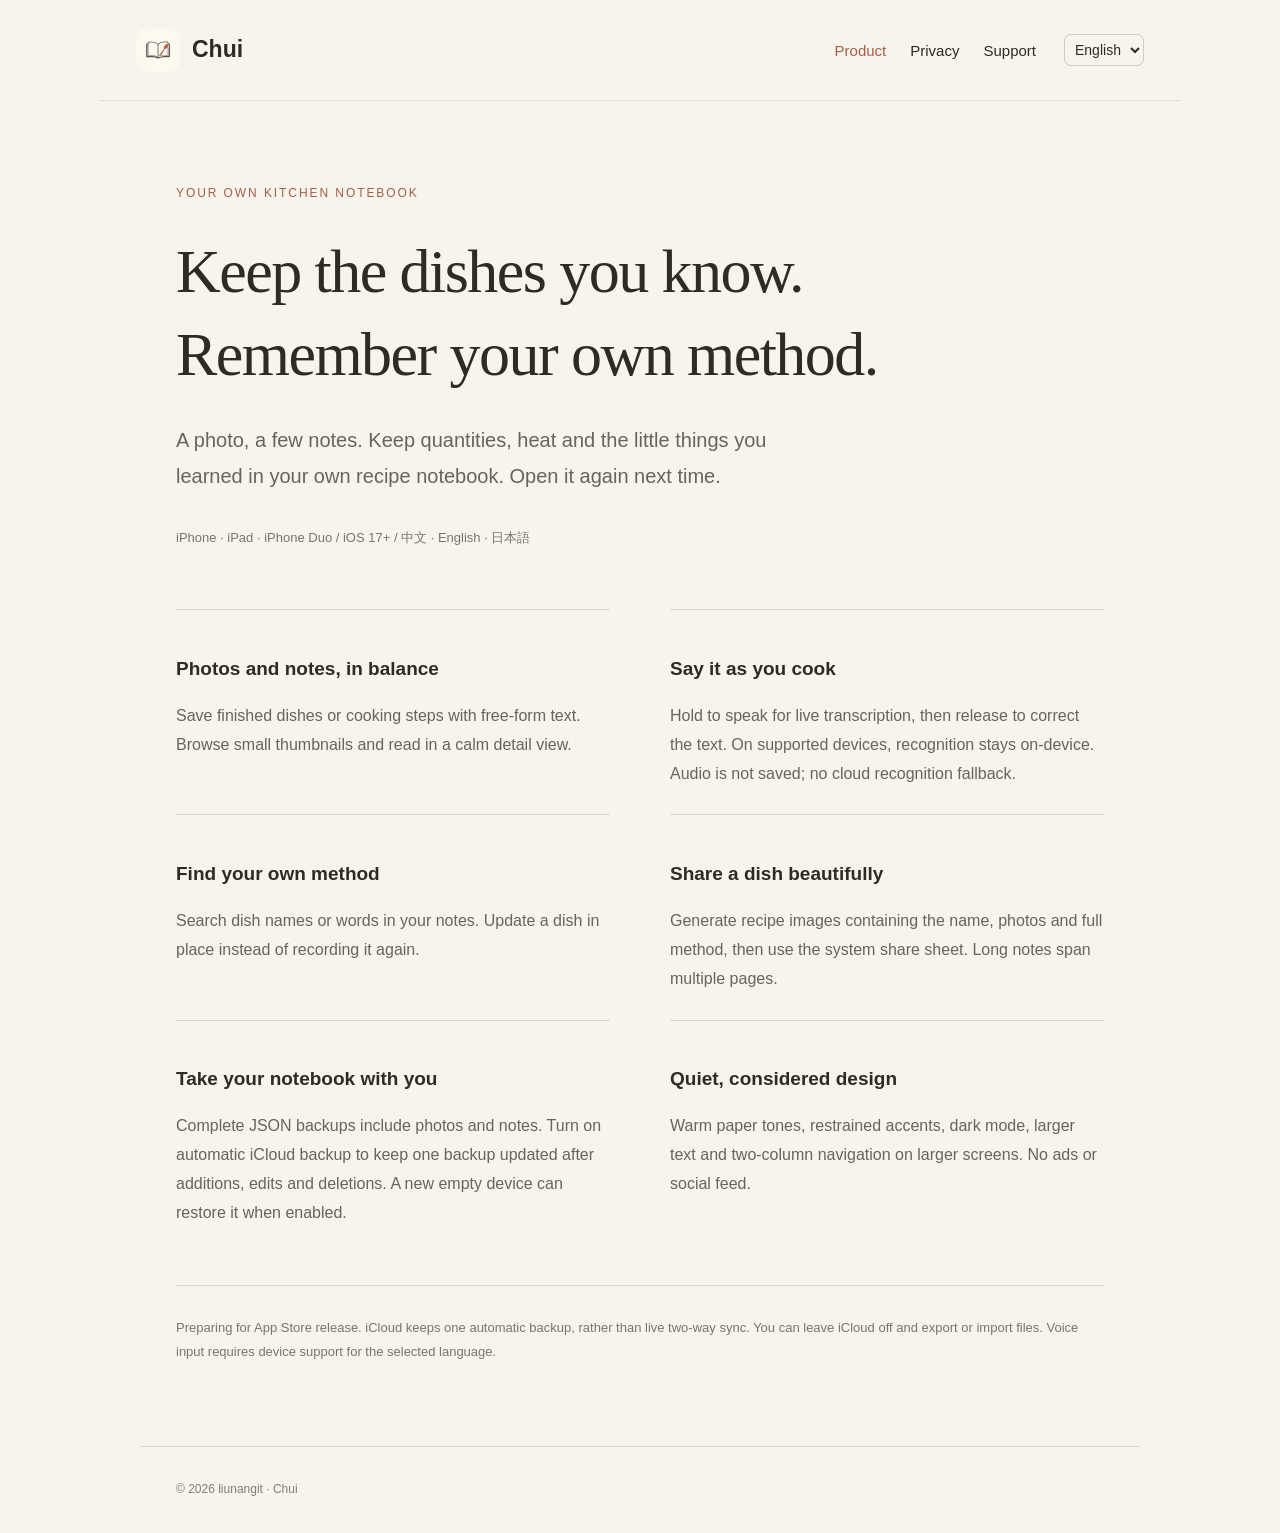
==== index.html @ 54a60adb "Document single automatic iCloud backup and individual deletion" ====
<!doctype html><html lang="zh-Hans"><head><meta charset="UTF-8"><meta name="viewport" content="width=device-width, initial-scale=1"><meta name="description" content="炊记 — 记录自己的菜品与做法。产品介绍、隐私政策与技术支持。"><title>记下拿手菜， 留住自己的做法。 · 炊记</title><link rel="icon" href="assets/icon.png"><link rel="stylesheet" href="assets/style.css"></head><body data-page="index"><header><a class="brand" href="index.html"><img src="assets/icon.png" width="44" height="44" alt=""><span id="brand">炊记</span></a><nav aria-label="页面导航"><a href="index.html">产品</a><a href="privacy.html">隐私</a><a href="support.html">支持</a></nav><select aria-label="语言 / Language / 言語"><option value="zh">中文</option><option value="en">English</option><option value="ja">日本語</option></select></header><main><div class="intro"><p class="eyebrow">一本自己的厨房笔记</p><h1>记下拿手菜，<br>留住自己的做法。</h1><p class="lead">一张照片，几行笔记。用量、火候和摸索出来的小心得，都留在自己的菜谱里。下次想做，再翻开。</p><p class="meta">iPhone · iPad · iPhone Duo / iOS 17+ / 中文 · English · 日本語</p></div><section class="content"><article><h2>照片与文字，恰到好处</h2><p>记录成品或过程照片，把配料、步骤和心得写在一处。主页用小图浏览，详情安静地阅读。</p></article><article><h2>想到就说出来</h2><p>按住说话时实时转文字，松开后直接校正。设备支持时仅使用本机识别，不保存录音，不切换到云端识别。</p></article><article><h2>自己的做法，随时找回</h2><p>搜索菜名或做法中的关键词，快速找回笔记。编辑同一道菜，不必重复记录。</p></article><article><h2>让一道菜被看见</h2><p>将菜名、照片与完整做法排成菜谱图片，再通过系统分享面板分享。长文会自动分页。</p></article><article><h2>换设备，也带上菜谱</h2><p>完整 JSON 保存照片和文字。开启 iCloud 自动备份后，新增、编辑、删除都会更新同一份备份，新空设备开启后可恢复自己的菜谱。</p></article><article><h2>简洁，有自己的分寸</h2><p>暖纸色、克制的陶土色和清晰的阅读层次。支持深色、大字体和大屏双栏，不添加广告或社交流。</p></article></section><p class="note">目前正在准备 App Store 上架。iCloud 为单份自动备份，并非双向实时同步；也可关闭 iCloud，自行导出和导入。本机语音需设备支持对应语言。</p></main><footer>© 2026 liunangit · 炊记</footer><script src="assets/site.js"></script></body></html>
---- assets/style.css ----
*{box-sizing:border-box}body{margin:0;background:#f7f4ed;color:#2c2b25;font:17px/1.8 -apple-system,BlinkMacSystemFont,"Segoe UI",sans-serif}header{max-width:1080px;margin:auto;padding:28px 36px;display:flex;align-items:center;gap:28px;border-bottom:1px solid #e2dbcf}a{color:inherit;text-decoration:none}a:hover{text-decoration:underline}a:focus-visible,select:focus-visible{outline:2px solid #a65f46;outline-offset:5px}.brand{display:flex;align-items:center;gap:12px;font-size:23px;font-weight:600;margin-right:auto}.brand img{border-radius:12px}nav{display:flex;gap:24px;font-size:15px}nav a[aria-current]{color:#a65f46}select{font:inherit;font-size:14px;border:1px solid #d4cbbb;background:transparent;border-radius:7px;padding:6px;color:inherit}main{max-width:1000px;padding:70px 36px;margin:auto}.intro{max-width:740px}.eyebrow{color:#a65f46;letter-spacing:.16em;font-size:12px}h1{font-family:ui-serif,Georgia,"Songti SC",serif;white-space:pre-line;font-size:clamp(34px,5vw,62px);line-height:1.35;font-weight:500;letter-spacing:-.025em;margin:25px 0}.lead{color:#66645b;max-width:650px;font-size:20px}.meta{font-size:13px;color:#77756d;margin-top:32px}.content{display:grid;grid-template-columns:1fr 1fr;gap:0 60px;margin-top:60px}article{padding:26px 0;border-top:1px solid #dfd8ca}h2{font-size:19px;font-weight:600}article p{color:#66645b;font-size:16px;margin:0}.note{font-size:13px;color:#77756d;border-top:1px solid #dfd8ca;padding-top:30px;margin-top:32px}.button{display:inline-block;border:1px solid #a65f46;color:#a65f46;padding:10px 20px;border-radius:8px;margin:30px 0}footer{max-width:1000px;padding:32px 36px;margin:auto;font-size:12px;color:#827e74;border-top:1px solid #dfd8ca}body:not([data-page=index]) .content{display:block;max-width:740px}body:not([data-page=index]) h1{font-size:44px}@media(max-width:600px){header{padding:20px;gap:14px;flex-wrap:wrap}.brand{font-size:21px}nav{order:3;width:100%;gap:30px}.content{grid-template-columns:1fr;gap:0}main{padding:42px 24px}.lead{font-size:18px}footer{padding:24px}h1{font-size:38px}}
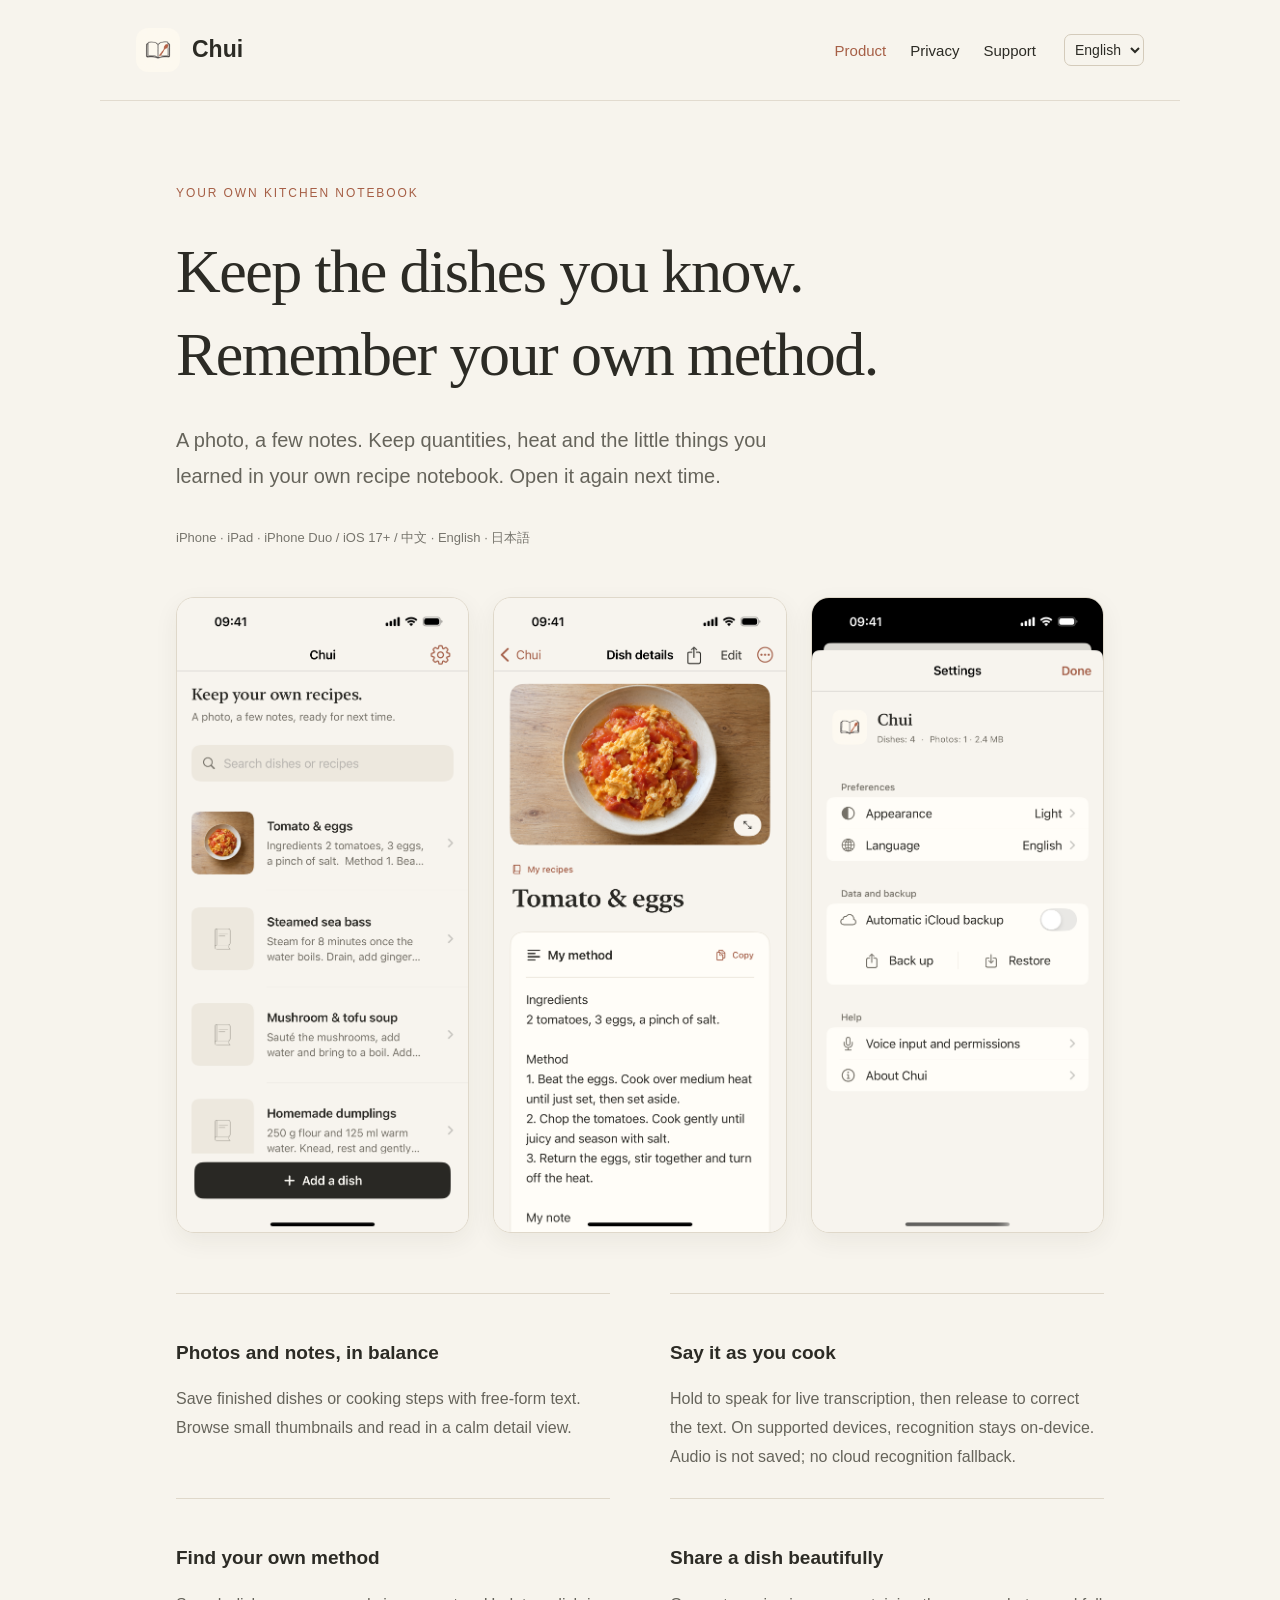
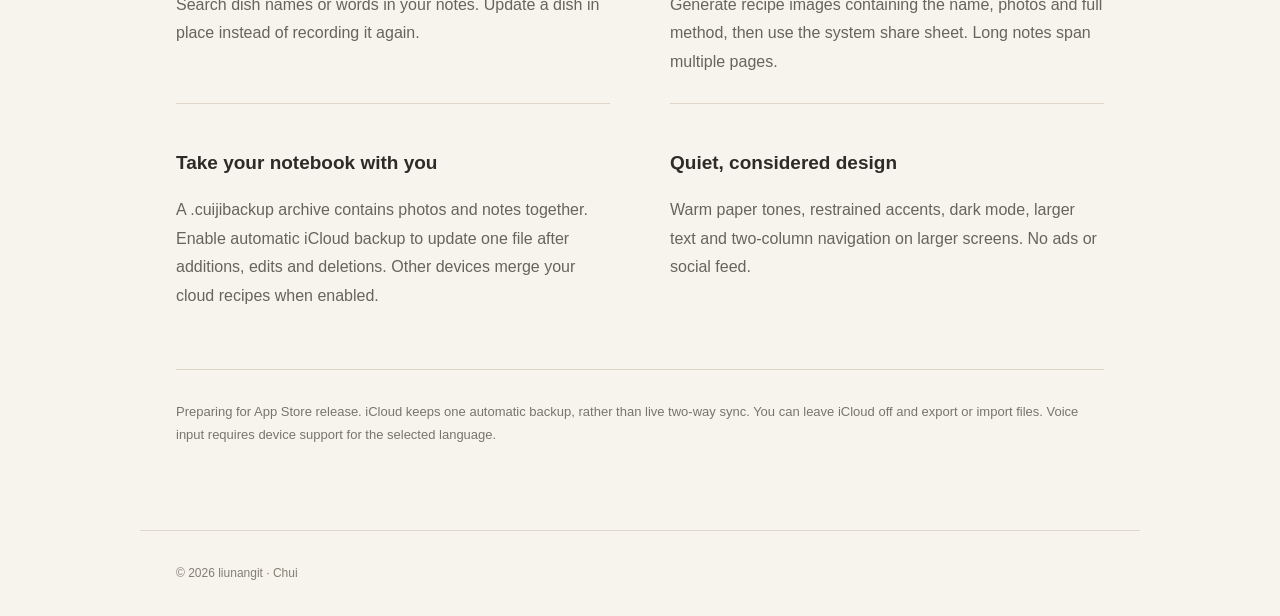
==== commit 3e5b64bc: "docs: refresh store screenshots and backup support for 1.0.0" ====
--- a/index.html
+++ b/index.html
@@ -1 +1 @@
-<!doctype html><html lang="zh-Hans"><head><meta charset="UTF-8"><meta name="viewport" content="width=device-width, initial-scale=1"><meta name="description" content="炊记 — 记录自己的菜品与做法。产品介绍、隐私政策与技术支持。"><title>记下拿手菜， 留住自己的做法。 · 炊记</title><link rel="icon" href="assets/icon.png"><link rel="stylesheet" href="assets/style.css"></head><body data-page="index"><header><a class="brand" href="index.html"><img src="assets/icon.png" width="44" height="44" alt=""><span id="brand">炊记</span></a><nav aria-label="页面导航"><a href="index.html">产品</a><a href="privacy.html">隐私</a><a href="support.html">支持</a></nav><select aria-label="语言 / Language / 言語"><option value="zh">中文</option><option value="en">English</option><option value="ja">日本語</option></select></header><main><div class="intro"><p class="eyebrow">一本自己的厨房笔记</p><h1>记下拿手菜，<br>留住自己的做法。</h1><p class="lead">一张照片，几行笔记。用量、火候和摸索出来的小心得，都留在自己的菜谱里。下次想做，再翻开。</p><p class="meta">iPhone · iPad · iPhone Duo / iOS 17+ / 中文 · English · 日本語</p></div><section class="content"><article><h2>照片与文字，恰到好处</h2><p>记录成品或过程照片，把配料、步骤和心得写在一处。主页用小图浏览，详情安静地阅读。</p></article><article><h2>想到就说出来</h2><p>按住说话时实时转文字，松开后直接校正。设备支持时仅使用本机识别，不保存录音，不切换到云端识别。</p></article><article><h2>自己的做法，随时找回</h2><p>搜索菜名或做法中的关键词，快速找回笔记。编辑同一道菜，不必重复记录。</p></article><article><h2>让一道菜被看见</h2><p>将菜名、照片与完整做法排成菜谱图片，再通过系统分享面板分享。长文会自动分页。</p></article><article><h2>换设备，也带上菜谱</h2><p>完整 JSON 保存照片和文字。开启 iCloud 自动备份后，新增、编辑、删除都会更新同一份备份，新空设备开启后可恢复自己的菜谱。</p></article><article><h2>简洁，有自己的分寸</h2><p>暖纸色、克制的陶土色和清晰的阅读层次。支持深色、大字体和大屏双栏，不添加广告或社交流。</p></article></section><p class="note">目前正在准备 App Store 上架。iCloud 为单份自动备份，并非双向实时同步；也可关闭 iCloud，自行导出和导入。本机语音需设备支持对应语言。</p></main><footer>© 2026 liunangit · 炊记</footer><script src="assets/site.js"></script></body></html>+<!doctype html><html lang="zh-Hans"><head><meta charset="UTF-8"><meta name="viewport" content="width=device-width, initial-scale=1"><meta name="description" content="炊记 — 记录自己的菜品与做法。产品介绍、隐私政策与技术支持。"><title>记下拿手菜， 留住自己的做法。 · 炊记</title><link rel="icon" href="assets/icon.png"><link rel="stylesheet" href="assets/style.css"></head><body data-page="index"><header><a class="brand" href="index.html"><img src="assets/icon.png" width="44" height="44" alt=""><span id="brand">炊记</span></a><nav aria-label="页面导航"><a href="index.html">产品</a><a href="privacy.html">隐私</a><a href="support.html">支持</a></nav><select aria-label="语言 / Language / 言語"><option value="zh">中文</option><option value="en">English</option><option value="ja">日本語</option></select></header><main><div class="intro"><p class="eyebrow">一本自己的厨房笔记</p><h1>记下拿手菜，<br>留住自己的做法。</h1><p class="lead">一张照片，几行笔记。用量、火候和摸索出来的小心得，都留在自己的菜谱里。下次想做，再翻开。</p><p class="meta">iPhone · iPad · iPhone Duo / iOS 17+ / 中文 · English · 日本語</p></div><section class="screenshots" aria-label="App 界面"><img loading="lazy" width="1206" height="2622" src="assets/screenshots/zh-home.png" alt="菜谱首页"><img loading="lazy" width="1206" height="2622" src="assets/screenshots/zh-recipe.png" alt="一道菜的做法"><img loading="lazy" width="1206" height="2622" src="assets/screenshots/zh-settings.png" alt="简洁的设置与备份"></section><section class="content"><article><h2>照片与文字，恰到好处</h2><p>记录成品或过程照片，把配料、步骤和心得写在一处。主页用小图浏览，详情安静地阅读。</p></article><article><h2>想到就说出来</h2><p>按住说话时实时转文字，松开后直接校正。设备支持时仅使用本机识别，不保存录音，不切换到云端识别。</p></article><article><h2>自己的做法，随时找回</h2><p>搜索菜名或做法中的关键词，快速找回笔记。编辑同一道菜，不必重复记录。</p></article><article><h2>让一道菜被看见</h2><p>将菜名、照片与完整做法排成菜谱图片，再通过系统分享面板分享。长文会自动分页。</p></article><article><h2>换设备，也带上菜谱</h2><p>.cuijibackup 备份把照片与文字一起打包。开启 iCloud 自动备份后，新增、编辑、删除都会更新同一份备份，其他设备开启后自动合并自己的菜谱。</p></article><article><h2>简洁，有自己的分寸</h2><p>暖纸色、克制的陶土色和清晰的阅读层次。支持深色、大字体和大屏双栏，不添加广告或社交流。</p></article></section><p class="note">目前正在准备 App Store 上架。iCloud 为单份自动备份，并非双向实时同步；也可关闭 iCloud，自行导出和导入。本机语音需设备支持对应语言。</p></main><footer>© 2026 liunangit · 炊记</footer><script src="assets/site.js"></script></body></html>
--- a/assets/style.css
+++ b/assets/style.css
@@ -1 +1,2 @@
-*{box-sizing:border-box}body{margin:0;background:#f7f4ed;color:#2c2b25;font:17px/1.8 -apple-system,BlinkMacSystemFont,"Segoe UI",sans-serif}header{max-width:1080px;margin:auto;padding:28px 36px;display:flex;align-items:center;gap:28px;border-bottom:1px solid #e2dbcf}a{color:inherit;text-decoration:none}a:hover{text-decoration:underline}a:focus-visible,select:focus-visible{outline:2px solid #a65f46;outline-offset:5px}.brand{display:flex;align-items:center;gap:12px;font-size:23px;font-weight:600;margin-right:auto}.brand img{border-radius:12px}nav{display:flex;gap:24px;font-size:15px}nav a[aria-current]{color:#a65f46}select{font:inherit;font-size:14px;border:1px solid #d4cbbb;background:transparent;border-radius:7px;padding:6px;color:inherit}main{max-width:1000px;padding:70px 36px;margin:auto}.intro{max-width:740px}.eyebrow{color:#a65f46;letter-spacing:.16em;font-size:12px}h1{font-family:ui-serif,Georgia,"Songti SC",serif;white-space:pre-line;font-size:clamp(34px,5vw,62px);line-height:1.35;font-weight:500;letter-spacing:-.025em;margin:25px 0}.lead{color:#66645b;max-width:650px;font-size:20px}.meta{font-size:13px;color:#77756d;margin-top:32px}.content{display:grid;grid-template-columns:1fr 1fr;gap:0 60px;margin-top:60px}article{padding:26px 0;border-top:1px solid #dfd8ca}h2{font-size:19px;font-weight:600}article p{color:#66645b;font-size:16px;margin:0}.note{font-size:13px;color:#77756d;border-top:1px solid #dfd8ca;padding-top:30px;margin-top:32px}.button{display:inline-block;border:1px solid #a65f46;color:#a65f46;padding:10px 20px;border-radius:8px;margin:30px 0}footer{max-width:1000px;padding:32px 36px;margin:auto;font-size:12px;color:#827e74;border-top:1px solid #dfd8ca}body:not([data-page=index]) .content{display:block;max-width:740px}body:not([data-page=index]) h1{font-size:44px}@media(max-width:600px){header{padding:20px;gap:14px;flex-wrap:wrap}.brand{font-size:21px}nav{order:3;width:100%;gap:30px}.content{grid-template-columns:1fr;gap:0}main{padding:42px 24px}.lead{font-size:18px}footer{padding:24px}h1{font-size:38px}}+*{box-sizing:border-box}body{margin:0;background:#f7f4ed;color:#2c2b25;font:17px/1.8 -apple-system,BlinkMacSystemFont,"Segoe UI",sans-serif}header{max-width:1080px;margin:auto;padding:28px 36px;display:flex;align-items:center;gap:28px;border-bottom:1px solid #e2dbcf}a{color:inherit;text-decoration:none}a:hover{text-decoration:underline}a:focus-visible,select:focus-visible{outline:2px solid #a65f46;outline-offset:5px}.brand{display:flex;align-items:center;gap:12px;font-size:23px;font-weight:600;margin-right:auto}.brand img{border-radius:12px}nav{display:flex;gap:24px;font-size:15px}nav a[aria-current]{color:#a65f46}select{font:inherit;font-size:14px;border:1px solid #d4cbbb;background:transparent;border-radius:7px;padding:6px;color:inherit}main{max-width:1000px;padding:70px 36px;margin:auto}.intro{max-width:740px}.eyebrow{color:#a65f46;letter-spacing:.16em;font-size:12px}h1{font-family:ui-serif,Georgia,"Songti SC",serif;white-space:pre-line;font-size:clamp(34px,5vw,62px);line-height:1.35;font-weight:500;letter-spacing:-.025em;margin:25px 0}.lead{color:#66645b;max-width:650px;font-size:20px}.meta{font-size:13px;color:#77756d;margin-top:32px}.content{display:grid;grid-template-columns:1fr 1fr;gap:0 60px;margin-top:60px}article{padding:26px 0;border-top:1px solid #dfd8ca}h2{font-size:19px;font-weight:600}article p{color:#66645b;font-size:16px;margin:0}.note{font-size:13px;color:#77756d;border-top:1px solid #dfd8ca;padding-top:30px;margin-top:32px}.button{display:inline-block;border:1px solid #a65f46;color:#a65f46;padding:10px 20px;border-radius:8px;margin:30px 0}footer{max-width:1000px;padding:32px 36px;margin:auto;font-size:12px;color:#827e74;border-top:1px solid #dfd8ca}body:not([data-page=index]) .content{display:block;max-width:740px}body:not([data-page=index]) h1{font-size:44px}@media(max-width:600px){header{padding:20px;gap:14px;flex-wrap:wrap}.brand{font-size:21px}nav{order:3;width:100%;gap:30px}.content{grid-template-columns:1fr;gap:0}main{padding:42px 24px}.lead{font-size:18px}footer{padding:24px}h1{font-size:38px}}
+.screenshots{display:grid;grid-template-columns:repeat(3,minmax(0,1fr));gap:24px;margin:48px 0 0}.screenshots img{width:100%;height:auto;border-radius:18px;border:1px solid #dfd8ca;box-shadow:0 8px 24px #2c2b2510}@media(max-width:600px){.screenshots{gap:12px;overflow-x:auto;grid-template-columns:repeat(3,180px);padding-bottom:12px}.screenshots img{border-radius:12px}}
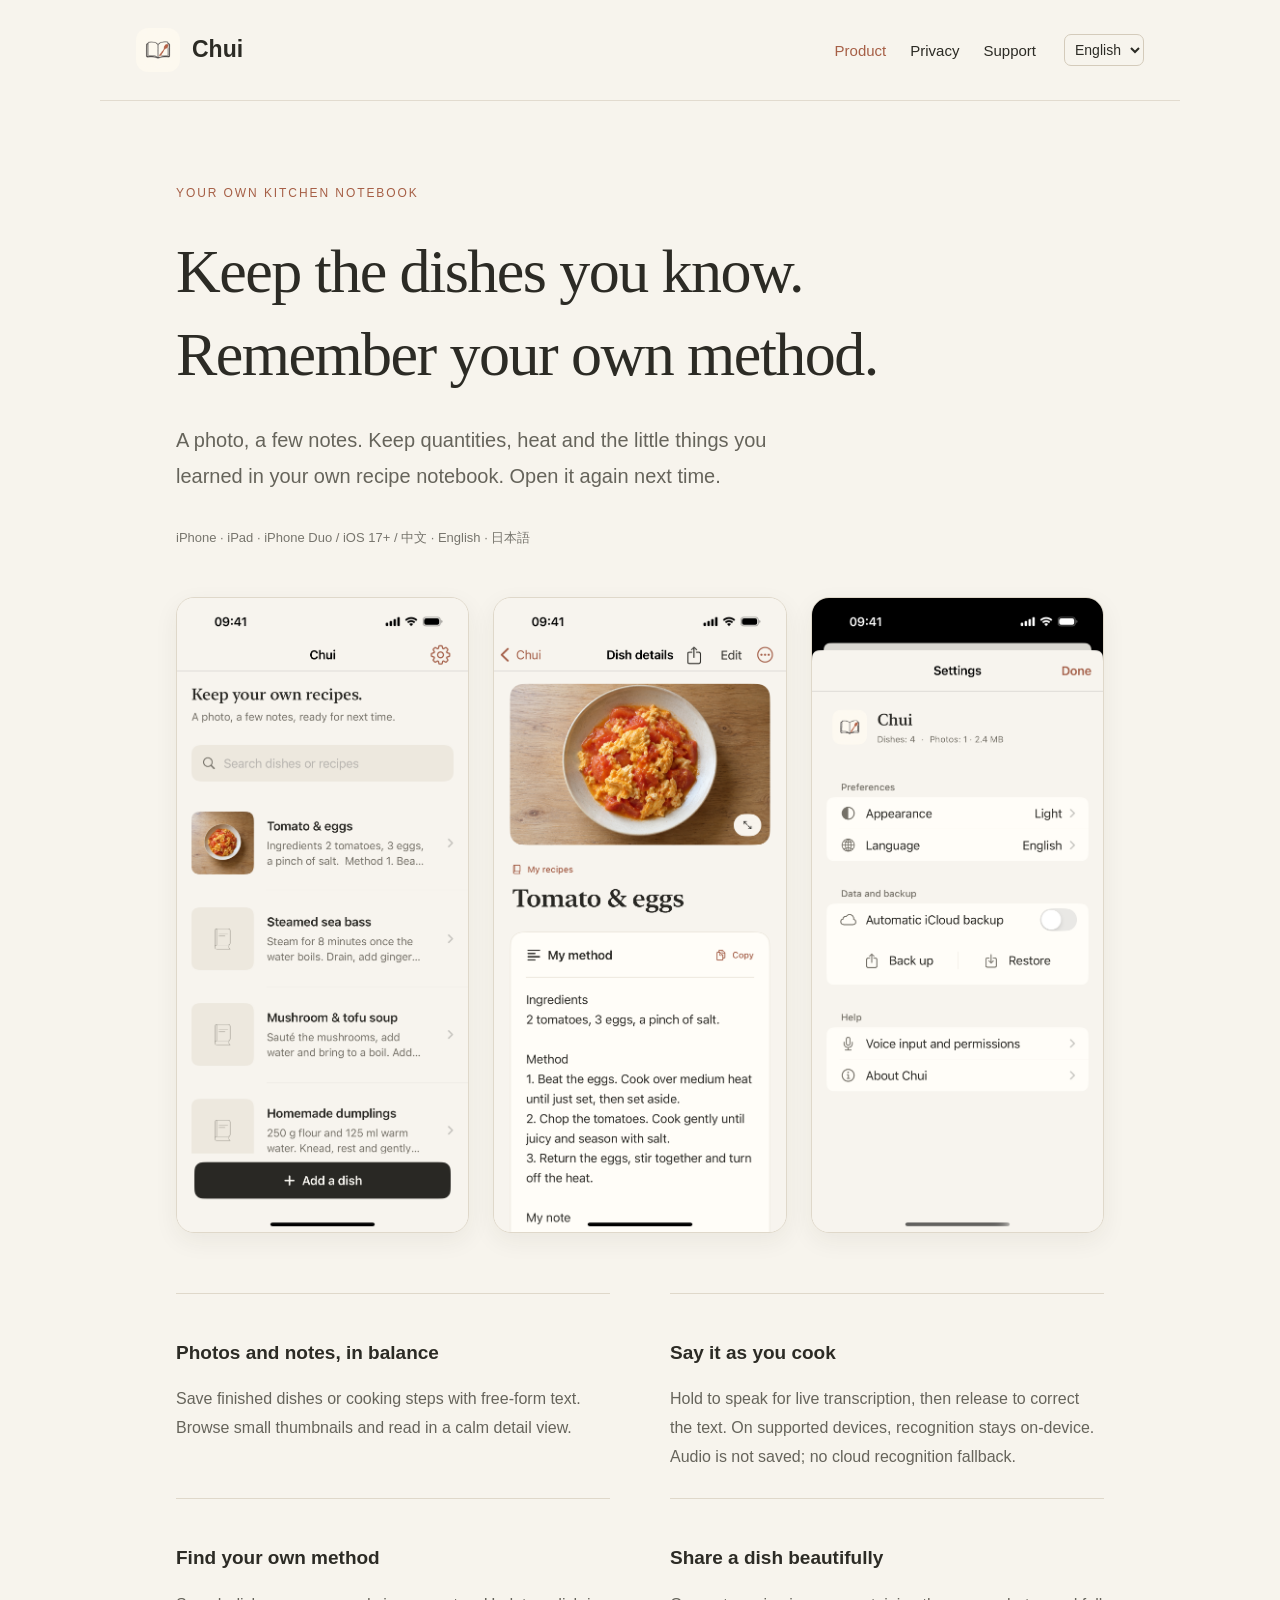
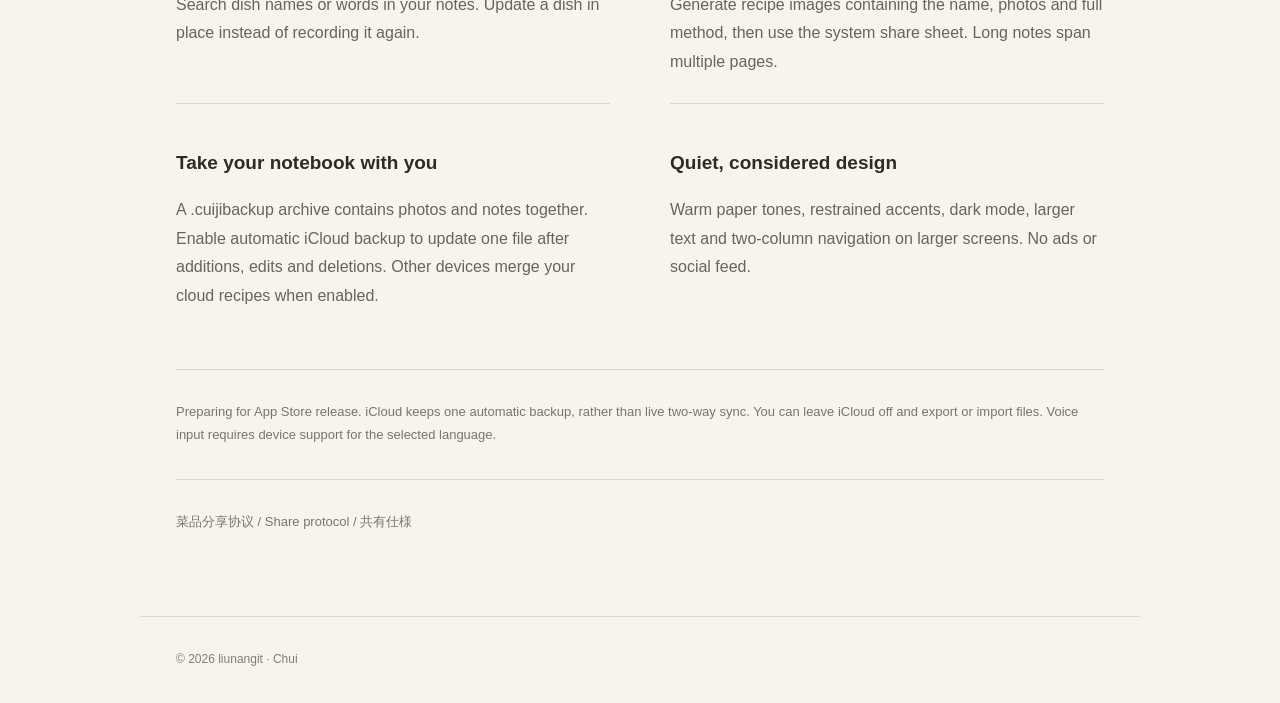
==== commit 70dca484: "docs: publish dish share protocol and incoming share privacy details" ====
--- a/index.html
+++ b/index.html
@@ -1 +1 @@
-<!doctype html><html lang="zh-Hans"><head><meta charset="UTF-8"><meta name="viewport" content="width=device-width, initial-scale=1"><meta name="description" content="炊记 — 记录自己的菜品与做法。产品介绍、隐私政策与技术支持。"><title>记下拿手菜， 留住自己的做法。 · 炊记</title><link rel="icon" href="assets/icon.png"><link rel="stylesheet" href="assets/style.css"></head><body data-page="index"><header><a class="brand" href="index.html"><img src="assets/icon.png" width="44" height="44" alt=""><span id="brand">炊记</span></a><nav aria-label="页面导航"><a href="index.html">产品</a><a href="privacy.html">隐私</a><a href="support.html">支持</a></nav><select aria-label="语言 / Language / 言語"><option value="zh">中文</option><option value="en">English</option><option value="ja">日本語</option></select></header><main><div class="intro"><p class="eyebrow">一本自己的厨房笔记</p><h1>记下拿手菜，<br>留住自己的做法。</h1><p class="lead">一张照片，几行笔记。用量、火候和摸索出来的小心得，都留在自己的菜谱里。下次想做，再翻开。</p><p class="meta">iPhone · iPad · iPhone Duo / iOS 17+ / 中文 · English · 日本語</p></div><section class="screenshots" aria-label="App 界面"><img loading="lazy" width="1206" height="2622" src="assets/screenshots/zh-home.png" alt="菜谱首页"><img loading="lazy" width="1206" height="2622" src="assets/screenshots/zh-recipe.png" alt="一道菜的做法"><img loading="lazy" width="1206" height="2622" src="assets/screenshots/zh-settings.png" alt="简洁的设置与备份"></section><section class="content"><article><h2>照片与文字，恰到好处</h2><p>记录成品或过程照片，把配料、步骤和心得写在一处。主页用小图浏览，详情安静地阅读。</p></article><article><h2>想到就说出来</h2><p>按住说话时实时转文字，松开后直接校正。设备支持时仅使用本机识别，不保存录音，不切换到云端识别。</p></article><article><h2>自己的做法，随时找回</h2><p>搜索菜名或做法中的关键词，快速找回笔记。编辑同一道菜，不必重复记录。</p></article><article><h2>让一道菜被看见</h2><p>将菜名、照片与完整做法排成菜谱图片，再通过系统分享面板分享。长文会自动分页。</p></article><article><h2>换设备，也带上菜谱</h2><p>.cuijibackup 备份把照片与文字一起打包。开启 iCloud 自动备份后，新增、编辑、删除都会更新同一份备份，其他设备开启后自动合并自己的菜谱。</p></article><article><h2>简洁，有自己的分寸</h2><p>暖纸色、克制的陶土色和清晰的阅读层次。支持深色、大字体和大屏双栏，不添加广告或社交流。</p></article></section><p class="note">目前正在准备 App Store 上架。iCloud 为单份自动备份，并非双向实时同步；也可关闭 iCloud，自行导出和导入。本机语音需设备支持对应语言。</p></main><footer>© 2026 liunangit · 炊记</footer><script src="assets/site.js"></script></body></html>+<!doctype html><html lang="zh-Hans"><head><meta charset="UTF-8"><meta name="viewport" content="width=device-width, initial-scale=1"><meta name="description" content="炊记 — 记录自己的菜品与做法。产品介绍、隐私政策与技术支持。"><title>记下拿手菜， 留住自己的做法。 · 炊记</title><link rel="icon" href="assets/icon.png"><link rel="stylesheet" href="assets/style.css"></head><body data-page="index"><header><a class="brand" href="index.html"><img src="assets/icon.png" width="44" height="44" alt=""><span id="brand">炊记</span></a><nav aria-label="页面导航"><a href="index.html">产品</a><a href="privacy.html">隐私</a><a href="support.html">支持</a></nav><select aria-label="语言 / Language / 言語"><option value="zh">中文</option><option value="en">English</option><option value="ja">日本語</option></select></header><main><div class="intro"><p class="eyebrow">一本自己的厨房笔记</p><h1>记下拿手菜，<br>留住自己的做法。</h1><p class="lead">一张照片，几行笔记。用量、火候和摸索出来的小心得，都留在自己的菜谱里。下次想做，再翻开。</p><p class="meta">iPhone · iPad · iPhone Duo / iOS 17+ / 中文 · English · 日本語</p></div><section class="screenshots" aria-label="App 界面"><img loading="lazy" width="1206" height="2622" src="assets/screenshots/zh-home.png" alt="菜谱首页"><img loading="lazy" width="1206" height="2622" src="assets/screenshots/zh-recipe.png" alt="一道菜的做法"><img loading="lazy" width="1206" height="2622" src="assets/screenshots/zh-settings.png" alt="简洁的设置与备份"></section><section class="content"><article><h2>照片与文字，恰到好处</h2><p>记录成品或过程照片，把配料、步骤和心得写在一处。主页用小图浏览，详情安静地阅读。</p></article><article><h2>想到就说出来</h2><p>按住说话时实时转文字，松开后直接校正。设备支持时仅使用本机识别，不保存录音，不切换到云端识别。</p></article><article><h2>自己的做法，随时找回</h2><p>搜索菜名或做法中的关键词，快速找回笔记。编辑同一道菜，不必重复记录。</p></article><article><h2>让一道菜被看见</h2><p>将菜名、照片与完整做法排成菜谱图片，再通过系统分享面板分享。长文会自动分页。</p></article><article><h2>换设备，也带上菜谱</h2><p>.cuijibackup 备份把照片与文字一起打包。开启 iCloud 自动备份后，新增、编辑、删除都会更新同一份备份，其他设备开启后自动合并自己的菜谱。</p></article><article><h2>简洁，有自己的分寸</h2><p>暖纸色、克制的陶土色和清晰的阅读层次。支持深色、大字体和大屏双栏，不添加广告或社交流。</p></article></section><p class="note">目前正在准备 App Store 上架。iCloud 为单份自动备份，并非双向实时同步；也可关闭 iCloud，自行导出和导入。本机语音需设备支持对应语言。</p><p class="note"><a href="share-protocol.html">菜品分享协议 / Share protocol / 共有仕様</a></p></main><footer>© 2026 liunangit · 炊记</footer><script src="assets/site.js"></script></body></html>
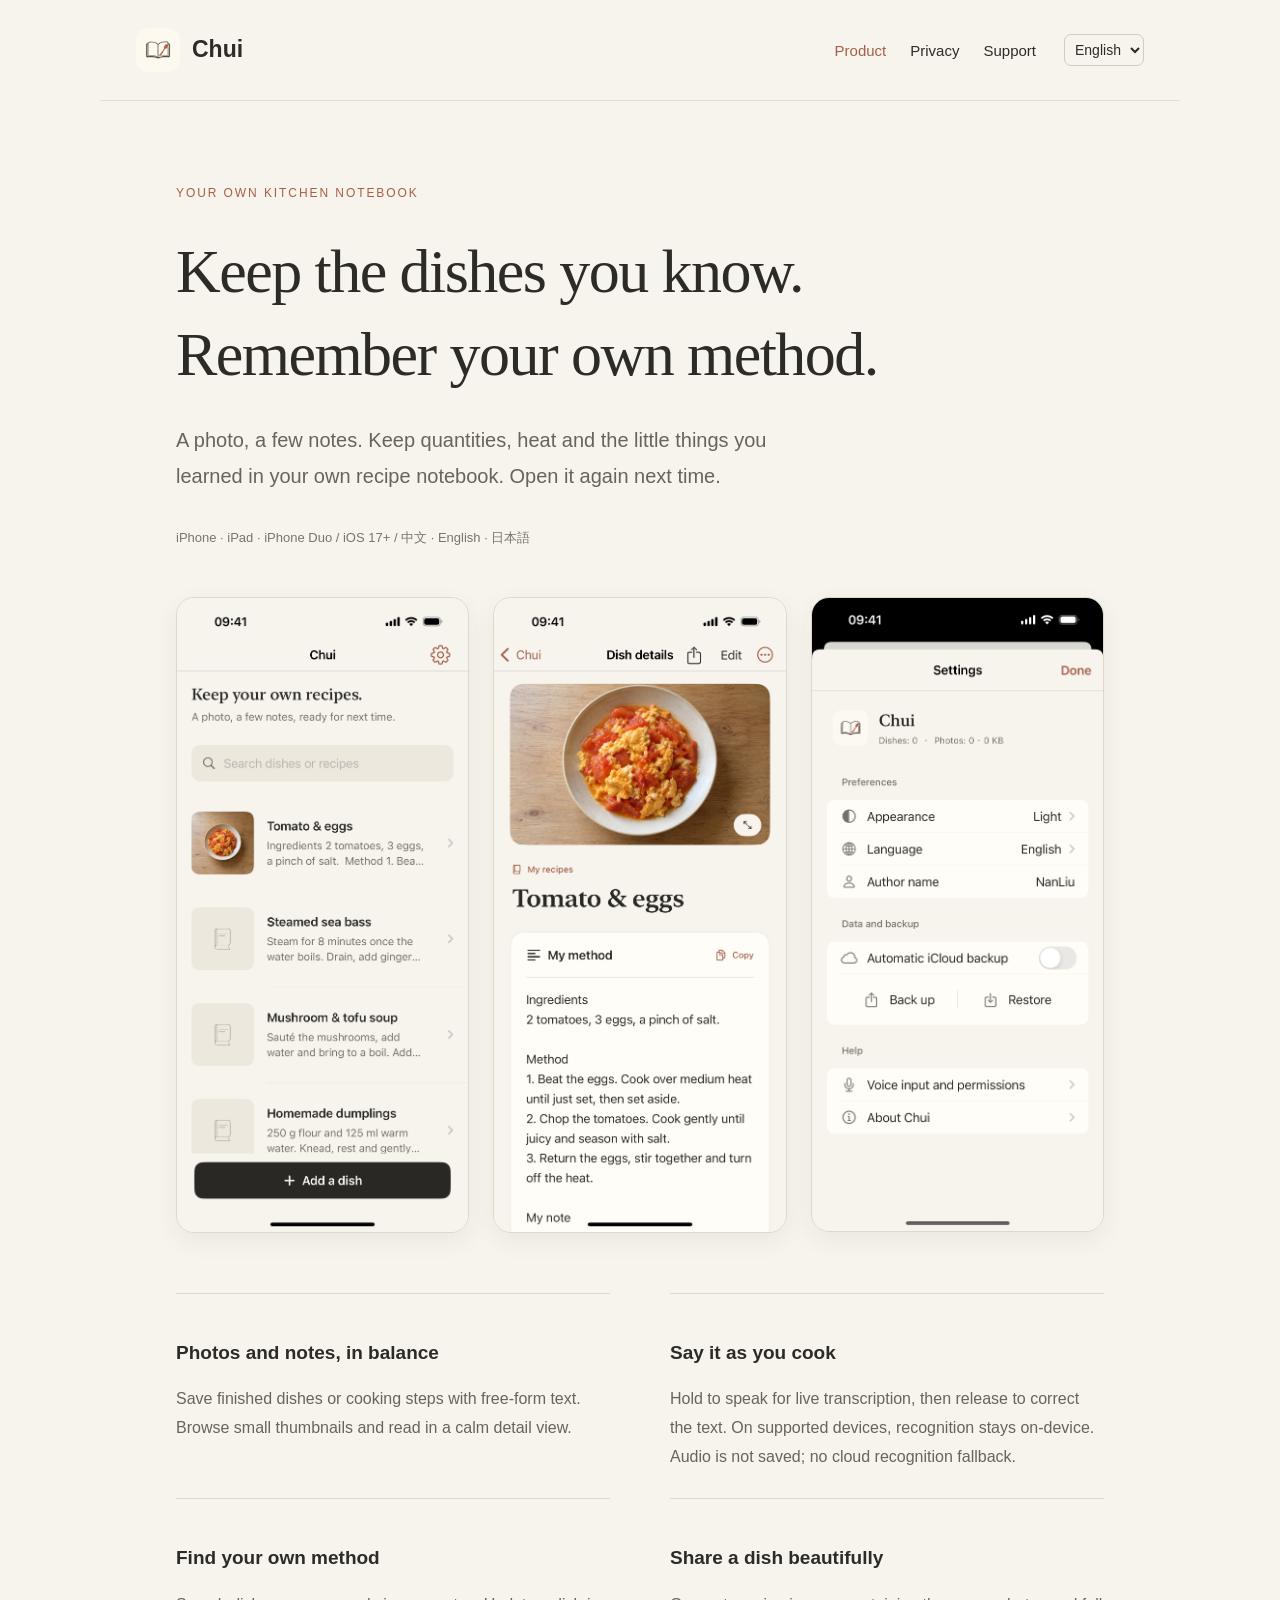
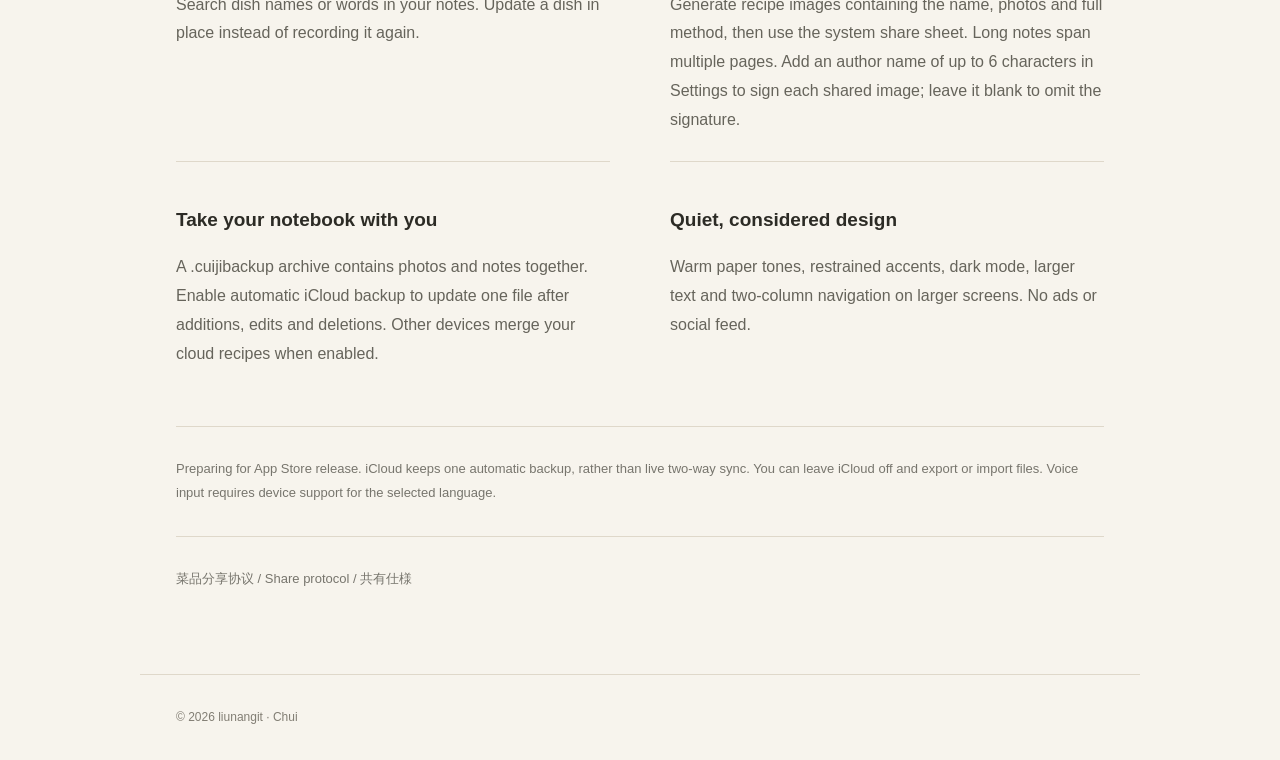
==== commit b5bf5d17: "docs: refresh author signature guidance and settings screenshots" ====
--- a/index.html
+++ b/index.html
@@ -1 +1 @@
-<!doctype html><html lang="zh-Hans"><head><meta charset="UTF-8"><meta name="viewport" content="width=device-width, initial-scale=1"><meta name="description" content="炊记 — 记录自己的菜品与做法。产品介绍、隐私政策与技术支持。"><title>记下拿手菜， 留住自己的做法。 · 炊记</title><link rel="icon" href="assets/icon.png"><link rel="stylesheet" href="assets/style.css"></head><body data-page="index"><header><a class="brand" href="index.html"><img src="assets/icon.png" width="44" height="44" alt=""><span id="brand">炊记</span></a><nav aria-label="页面导航"><a href="index.html">产品</a><a href="privacy.html">隐私</a><a href="support.html">支持</a></nav><select aria-label="语言 / Language / 言語"><option value="zh">中文</option><option value="en">English</option><option value="ja">日本語</option></select></header><main><div class="intro"><p class="eyebrow">一本自己的厨房笔记</p><h1>记下拿手菜，<br>留住自己的做法。</h1><p class="lead">一张照片，几行笔记。用量、火候和摸索出来的小心得，都留在自己的菜谱里。下次想做，再翻开。</p><p class="meta">iPhone · iPad · iPhone Duo / iOS 17+ / 中文 · English · 日本語</p></div><section class="screenshots" aria-label="App 界面"><img loading="lazy" width="1206" height="2622" src="assets/screenshots/zh-home.png" alt="菜谱首页"><img loading="lazy" width="1206" height="2622" src="assets/screenshots/zh-recipe.png" alt="一道菜的做法"><img loading="lazy" width="1206" height="2622" src="assets/screenshots/zh-settings.png" alt="简洁的设置与备份"></section><section class="content"><article><h2>照片与文字，恰到好处</h2><p>记录成品或过程照片，把配料、步骤和心得写在一处。主页用小图浏览，详情安静地阅读。</p></article><article><h2>想到就说出来</h2><p>按住说话时实时转文字，松开后直接校正。设备支持时仅使用本机识别，不保存录音，不切换到云端识别。</p></article><article><h2>自己的做法，随时找回</h2><p>搜索菜名或做法中的关键词，快速找回笔记。编辑同一道菜，不必重复记录。</p></article><article><h2>让一道菜被看见</h2><p>将菜名、照片与完整做法排成菜谱图片，再通过系统分享面板分享。长文会自动分页。</p></article><article><h2>换设备，也带上菜谱</h2><p>.cuijibackup 备份把照片与文字一起打包。开启 iCloud 自动备份后，新增、编辑、删除都会更新同一份备份，其他设备开启后自动合并自己的菜谱。</p></article><article><h2>简洁，有自己的分寸</h2><p>暖纸色、克制的陶土色和清晰的阅读层次。支持深色、大字体和大屏双栏，不添加广告或社交流。</p></article></section><p class="note">目前正在准备 App Store 上架。iCloud 为单份自动备份，并非双向实时同步；也可关闭 iCloud，自行导出和导入。本机语音需设备支持对应语言。</p><p class="note"><a href="share-protocol.html">菜品分享协议 / Share protocol / 共有仕様</a></p></main><footer>© 2026 liunangit · 炊记</footer><script src="assets/site.js"></script></body></html>+<!doctype html><html lang="zh-Hans"><head><meta charset="UTF-8"><meta name="viewport" content="width=device-width, initial-scale=1"><meta name="description" content="炊记 — 记录自己的菜品与做法。产品介绍、隐私政策与技术支持。"><title>记下拿手菜， 留住自己的做法。 · 炊记</title><link rel="icon" href="assets/icon.png"><link rel="stylesheet" href="assets/style.css"></head><body data-page="index"><header><a class="brand" href="index.html"><img src="assets/icon.png" width="44" height="44" alt=""><span id="brand">炊记</span></a><nav aria-label="页面导航"><a href="index.html">产品</a><a href="privacy.html">隐私</a><a href="support.html">支持</a></nav><select aria-label="语言 / Language / 言語"><option value="zh">中文</option><option value="en">English</option><option value="ja">日本語</option></select></header><main><div class="intro"><p class="eyebrow">一本自己的厨房笔记</p><h1>记下拿手菜，<br>留住自己的做法。</h1><p class="lead">一张照片，几行笔记。用量、火候和摸索出来的小心得，都留在自己的菜谱里。下次想做，再翻开。</p><p class="meta">iPhone · iPad · iPhone Duo / iOS 17+ / 中文 · English · 日本語</p></div><section class="screenshots" aria-label="App 界面"><img loading="lazy" width="1206" height="2622" src="assets/screenshots/zh-home.png" alt="菜谱首页"><img loading="lazy" width="1206" height="2622" src="assets/screenshots/zh-recipe.png" alt="一道菜的做法"><img loading="lazy" width="1206" height="2622" src="assets/screenshots/zh-settings.png" alt="简洁的设置与备份"></section><section class="content"><article><h2>照片与文字，恰到好处</h2><p>记录成品或过程照片，把配料、步骤和心得写在一处。主页用小图浏览，详情安静地阅读。</p></article><article><h2>想到就说出来</h2><p>按住说话时实时转文字，松开后直接校正。设备支持时仅使用本机识别，不保存录音，不切换到云端识别。</p></article><article><h2>自己的做法，随时找回</h2><p>搜索菜名或做法中的关键词，快速找回笔记。编辑同一道菜，不必重复记录。</p></article><article><h2>让一道菜被看见</h2><p>将菜名、照片与完整做法排成菜谱图片，再通过系统分享面板分享。长文会自动分页。 设置中可填写最多6个字的作者名字，分享图片右下方显示署名；留空不显示。</p></article><article><h2>换设备，也带上菜谱</h2><p>.cuijibackup 备份把照片与文字一起打包。开启 iCloud 自动备份后，新增、编辑、删除都会更新同一份备份，其他设备开启后自动合并自己的菜谱。</p></article><article><h2>简洁，有自己的分寸</h2><p>暖纸色、克制的陶土色和清晰的阅读层次。支持深色、大字体和大屏双栏，不添加广告或社交流。</p></article></section><p class="note">目前正在准备 App Store 上架。iCloud 为单份自动备份，并非双向实时同步；也可关闭 iCloud，自行导出和导入。本机语音需设备支持对应语言。</p><p class="note"><a href="share-protocol.html">菜品分享协议 / Share protocol / 共有仕様</a></p></main><footer>© 2026 liunangit · 炊记</footer><script src="assets/site.js"></script></body></html>
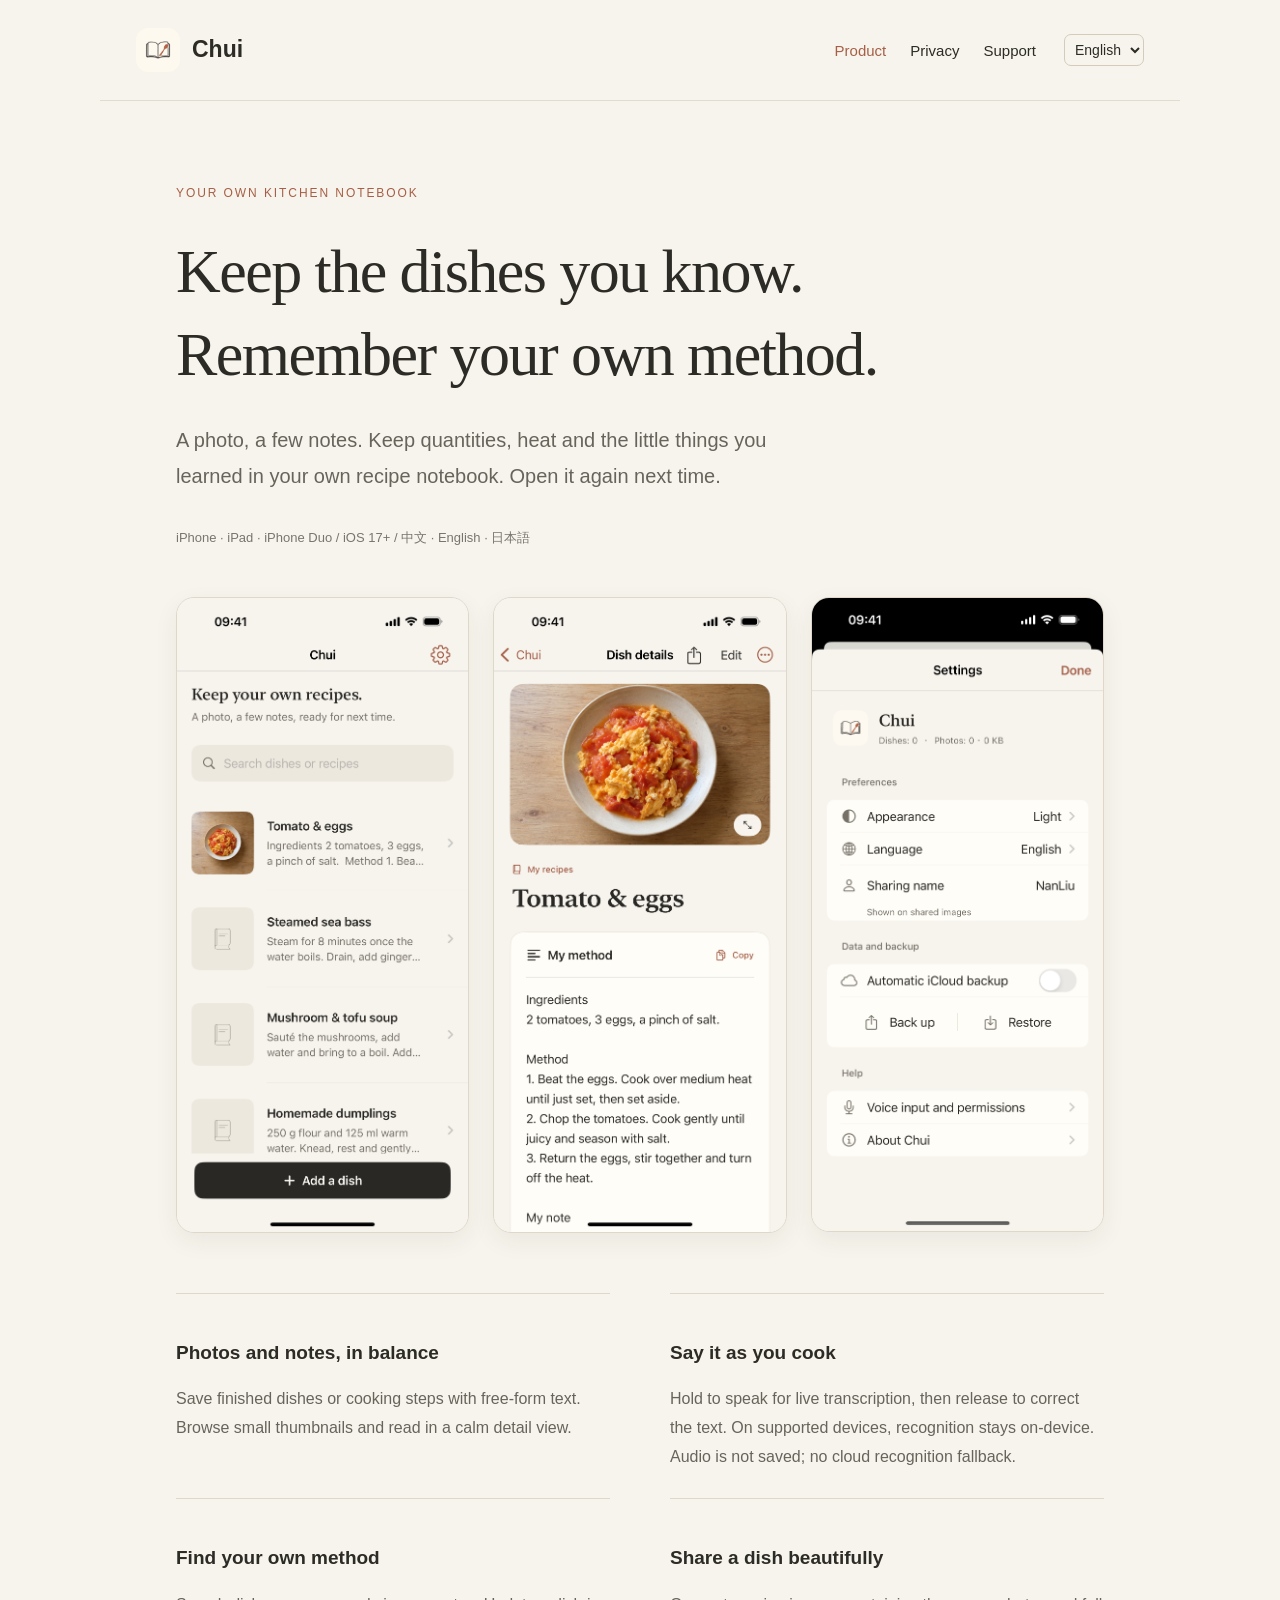
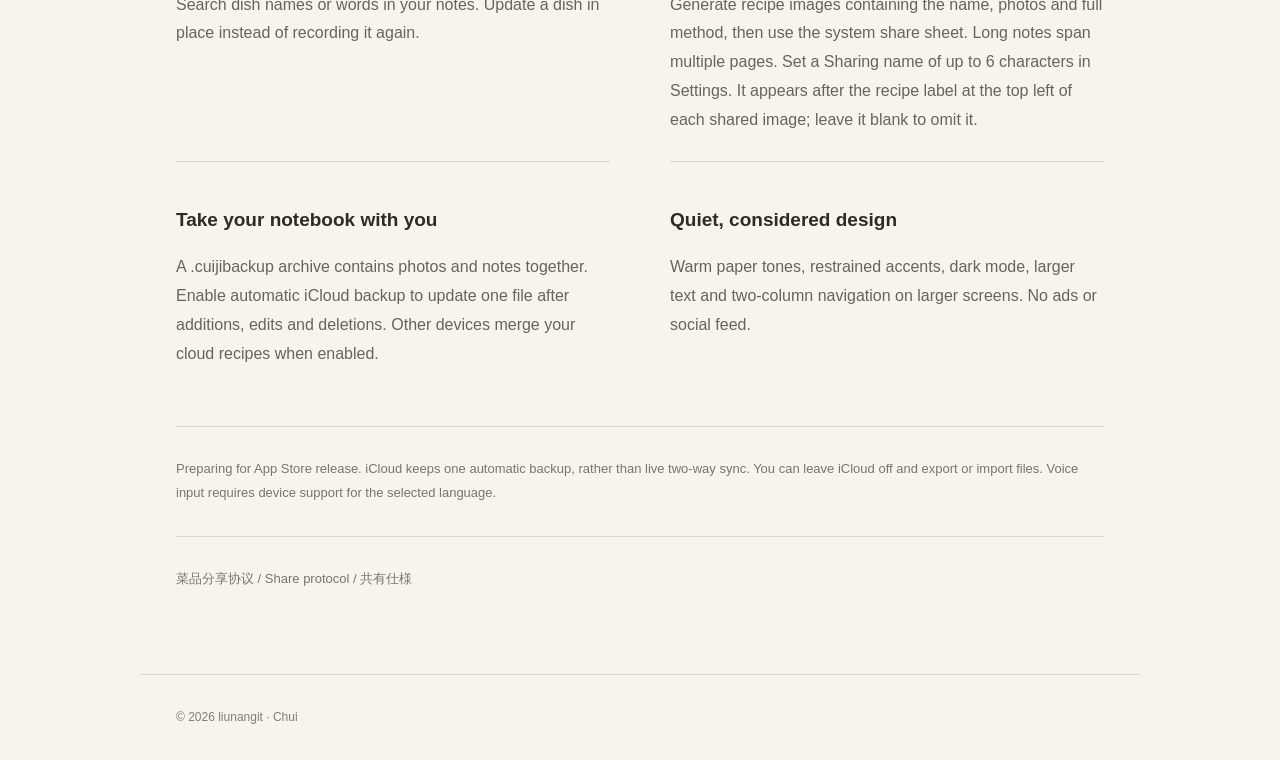
==== commit 210ed406: "docs: refresh sharing name placement and guidance" ====
--- a/index.html
+++ b/index.html
@@ -1 +1 @@
-<!doctype html><html lang="zh-Hans"><head><meta charset="UTF-8"><meta name="viewport" content="width=device-width, initial-scale=1"><meta name="description" content="炊记 — 记录自己的菜品与做法。产品介绍、隐私政策与技术支持。"><title>记下拿手菜， 留住自己的做法。 · 炊记</title><link rel="icon" href="assets/icon.png"><link rel="stylesheet" href="assets/style.css"></head><body data-page="index"><header><a class="brand" href="index.html"><img src="assets/icon.png" width="44" height="44" alt=""><span id="brand">炊记</span></a><nav aria-label="页面导航"><a href="index.html">产品</a><a href="privacy.html">隐私</a><a href="support.html">支持</a></nav><select aria-label="语言 / Language / 言語"><option value="zh">中文</option><option value="en">English</option><option value="ja">日本語</option></select></header><main><div class="intro"><p class="eyebrow">一本自己的厨房笔记</p><h1>记下拿手菜，<br>留住自己的做法。</h1><p class="lead">一张照片，几行笔记。用量、火候和摸索出来的小心得，都留在自己的菜谱里。下次想做，再翻开。</p><p class="meta">iPhone · iPad · iPhone Duo / iOS 17+ / 中文 · English · 日本語</p></div><section class="screenshots" aria-label="App 界面"><img loading="lazy" width="1206" height="2622" src="assets/screenshots/zh-home.png" alt="菜谱首页"><img loading="lazy" width="1206" height="2622" src="assets/screenshots/zh-recipe.png" alt="一道菜的做法"><img loading="lazy" width="1206" height="2622" src="assets/screenshots/zh-settings.png" alt="简洁的设置与备份"></section><section class="content"><article><h2>照片与文字，恰到好处</h2><p>记录成品或过程照片，把配料、步骤和心得写在一处。主页用小图浏览，详情安静地阅读。</p></article><article><h2>想到就说出来</h2><p>按住说话时实时转文字，松开后直接校正。设备支持时仅使用本机识别，不保存录音，不切换到云端识别。</p></article><article><h2>自己的做法，随时找回</h2><p>搜索菜名或做法中的关键词，快速找回笔记。编辑同一道菜，不必重复记录。</p></article><article><h2>让一道菜被看见</h2><p>将菜名、照片与完整做法排成菜谱图片，再通过系统分享面板分享。长文会自动分页。 设置中可填写最多6个字的作者名字，分享图片右下方显示署名；留空不显示。</p></article><article><h2>换设备，也带上菜谱</h2><p>.cuijibackup 备份把照片与文字一起打包。开启 iCloud 自动备份后，新增、编辑、删除都会更新同一份备份，其他设备开启后自动合并自己的菜谱。</p></article><article><h2>简洁，有自己的分寸</h2><p>暖纸色、克制的陶土色和清晰的阅读层次。支持深色、大字体和大屏双栏，不添加广告或社交流。</p></article></section><p class="note">目前正在准备 App Store 上架。iCloud 为单份自动备份，并非双向实时同步；也可关闭 iCloud，自行导出和导入。本机语音需设备支持对应语言。</p><p class="note"><a href="share-protocol.html">菜品分享协议 / Share protocol / 共有仕様</a></p></main><footer>© 2026 liunangit · 炊记</footer><script src="assets/site.js"></script></body></html>+<!doctype html><html lang="zh-Hans"><head><meta charset="UTF-8"><meta name="viewport" content="width=device-width, initial-scale=1"><meta name="description" content="炊记 — 记录自己的菜品与做法。产品介绍、隐私政策与技术支持。"><title>记下拿手菜， 留住自己的做法。 · 炊记</title><link rel="icon" href="assets/icon.png"><link rel="stylesheet" href="assets/style.css"></head><body data-page="index"><header><a class="brand" href="index.html"><img src="assets/icon.png" width="44" height="44" alt=""><span id="brand">炊记</span></a><nav aria-label="页面导航"><a href="index.html">产品</a><a href="privacy.html">隐私</a><a href="support.html">支持</a></nav><select aria-label="语言 / Language / 言語"><option value="zh">中文</option><option value="en">English</option><option value="ja">日本語</option></select></header><main><div class="intro"><p class="eyebrow">一本自己的厨房笔记</p><h1>记下拿手菜，<br>留住自己的做法。</h1><p class="lead">一张照片，几行笔记。用量、火候和摸索出来的小心得，都留在自己的菜谱里。下次想做，再翻开。</p><p class="meta">iPhone · iPad · iPhone Duo / iOS 17+ / 中文 · English · 日本語</p></div><section class="screenshots" aria-label="App 界面"><img loading="lazy" width="1206" height="2622" src="assets/screenshots/zh-home.png" alt="菜谱首页"><img loading="lazy" width="1206" height="2622" src="assets/screenshots/zh-recipe.png" alt="一道菜的做法"><img loading="lazy" width="1206" height="2622" src="assets/screenshots/zh-settings.png" alt="简洁的设置与备份"></section><section class="content"><article><h2>照片与文字，恰到好处</h2><p>记录成品或过程照片，把配料、步骤和心得写在一处。主页用小图浏览，详情安静地阅读。</p></article><article><h2>想到就说出来</h2><p>按住说话时实时转文字，松开后直接校正。设备支持时仅使用本机识别，不保存录音，不切换到云端识别。</p></article><article><h2>自己的做法，随时找回</h2><p>搜索菜名或做法中的关键词，快速找回笔记。编辑同一道菜，不必重复记录。</p></article><article><h2>让一道菜被看见</h2><p>将菜名、照片与完整做法排成菜谱图片，再通过系统分享面板分享。长文会自动分页。 设置中的“分享署名”可填写最多6个字，名字显示在分享图片左上角的菜谱标记后；留空不显示。</p></article><article><h2>换设备，也带上菜谱</h2><p>.cuijibackup 备份把照片与文字一起打包。开启 iCloud 自动备份后，新增、编辑、删除都会更新同一份备份，其他设备开启后自动合并自己的菜谱。</p></article><article><h2>简洁，有自己的分寸</h2><p>暖纸色、克制的陶土色和清晰的阅读层次。支持深色、大字体和大屏双栏，不添加广告或社交流。</p></article></section><p class="note">目前正在准备 App Store 上架。iCloud 为单份自动备份，并非双向实时同步；也可关闭 iCloud，自行导出和导入。本机语音需设备支持对应语言。</p><p class="note"><a href="share-protocol.html">菜品分享协议 / Share protocol / 共有仕様</a></p></main><footer>© 2026 liunangit · 炊记</footer><script src="assets/site.js"></script></body></html>
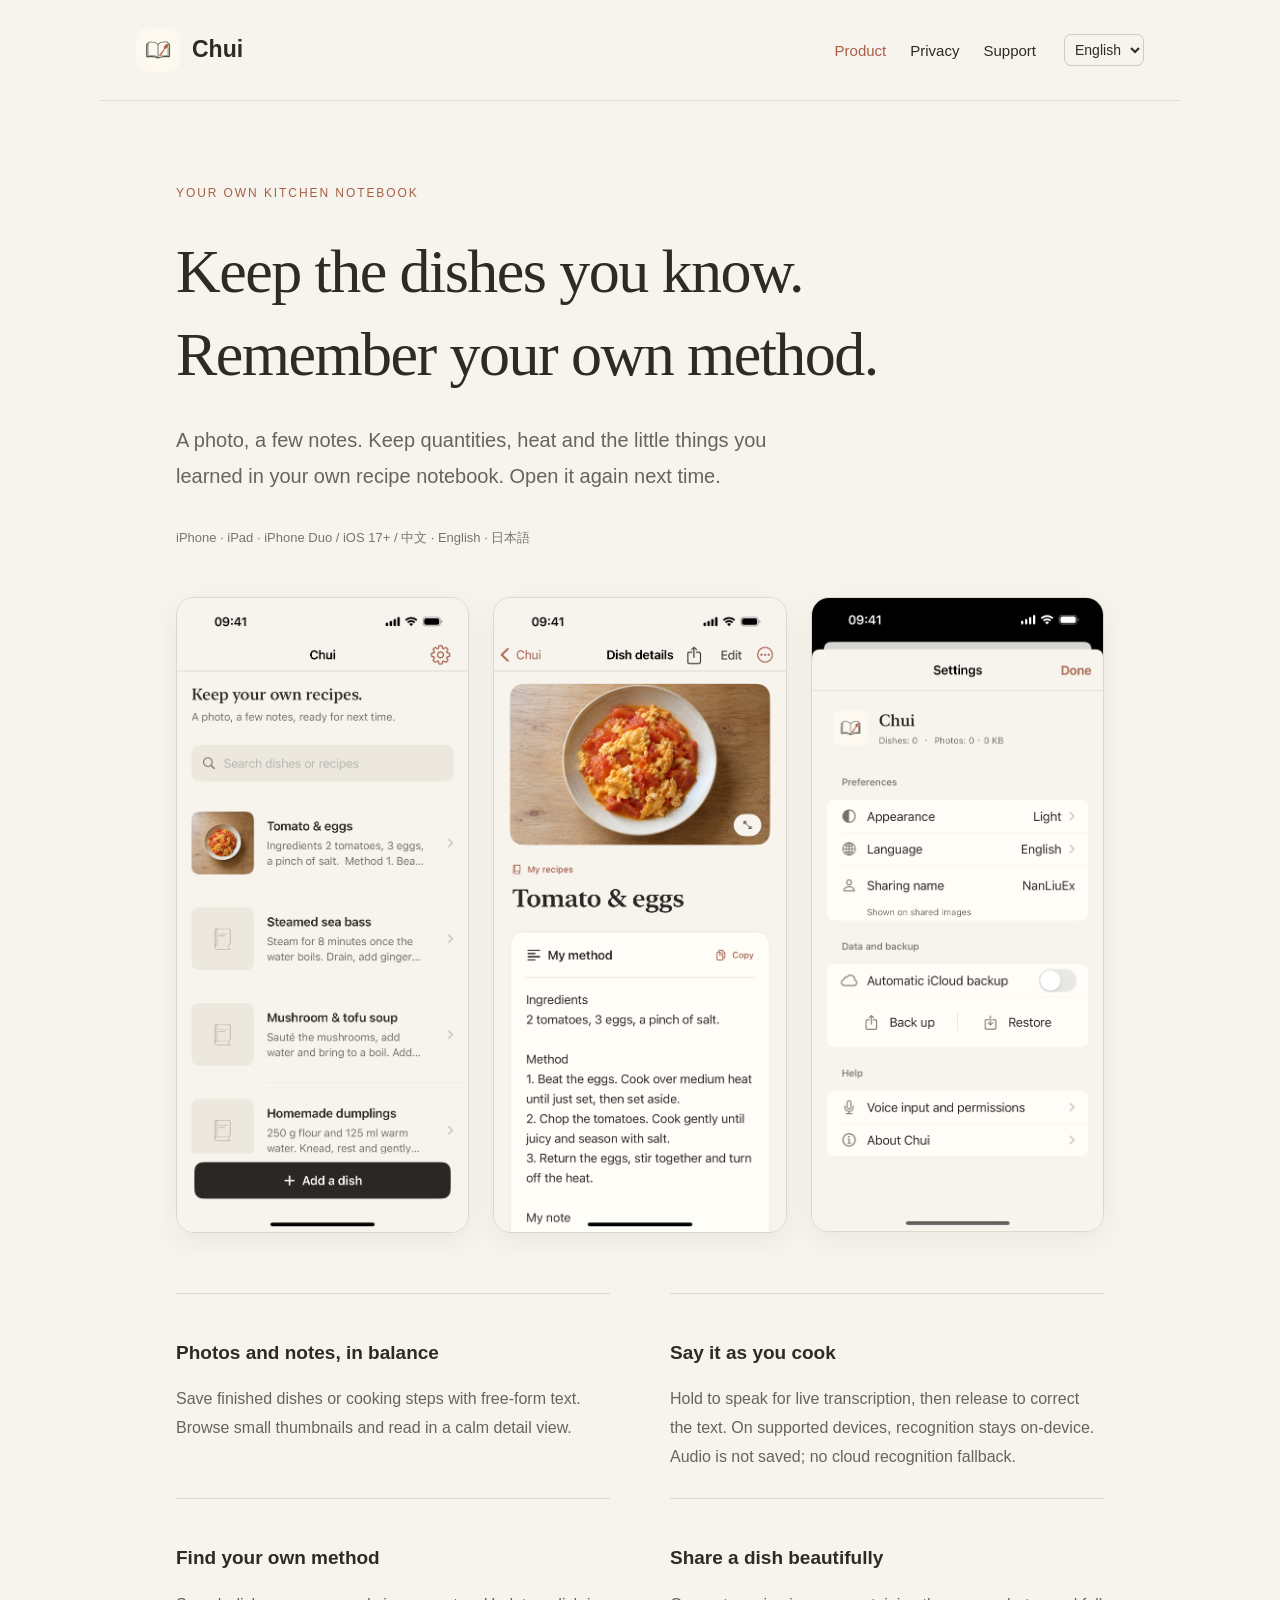
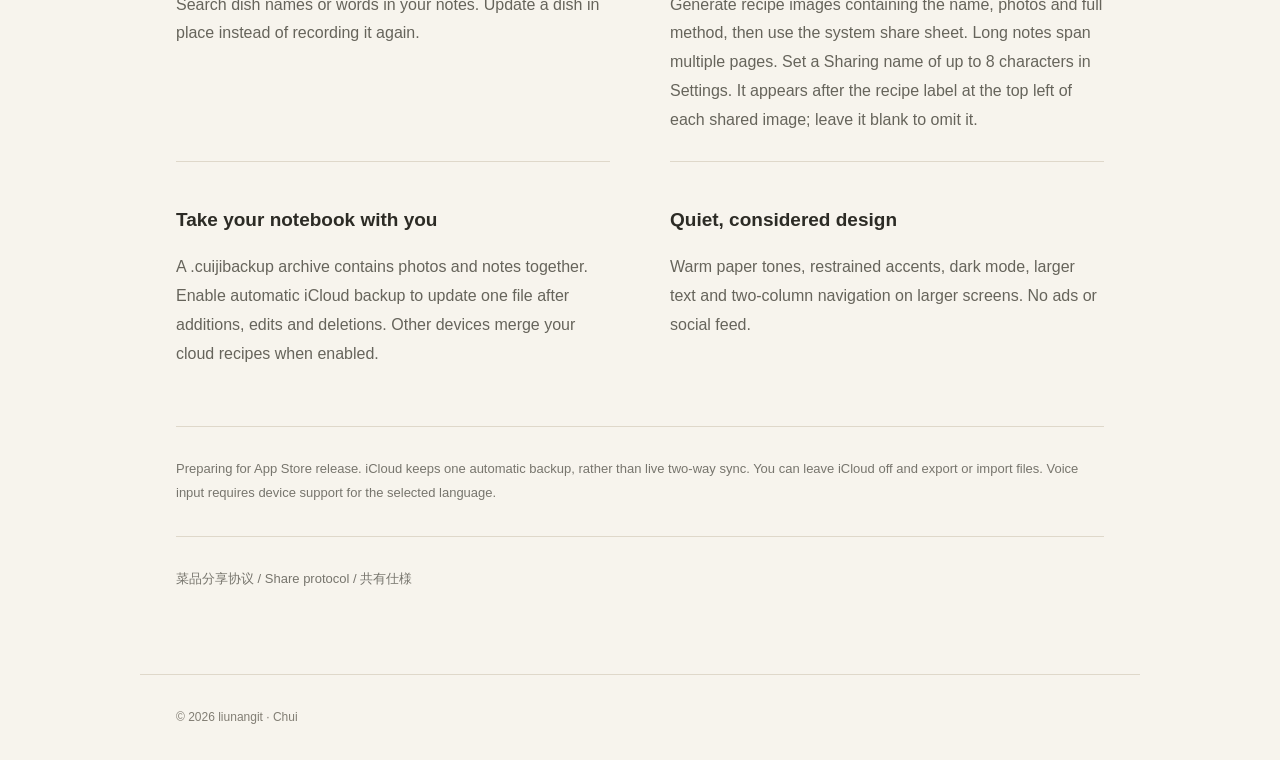
==== commit cb9a6ce9: "docs: update sharing name limit to eight characters" ====
--- a/index.html
+++ b/index.html
@@ -1 +1 @@
-<!doctype html><html lang="zh-Hans"><head><meta charset="UTF-8"><meta name="viewport" content="width=device-width, initial-scale=1"><meta name="description" content="炊记 — 记录自己的菜品与做法。产品介绍、隐私政策与技术支持。"><title>记下拿手菜， 留住自己的做法。 · 炊记</title><link rel="icon" href="assets/icon.png"><link rel="stylesheet" href="assets/style.css"></head><body data-page="index"><header><a class="brand" href="index.html"><img src="assets/icon.png" width="44" height="44" alt=""><span id="brand">炊记</span></a><nav aria-label="页面导航"><a href="index.html">产品</a><a href="privacy.html">隐私</a><a href="support.html">支持</a></nav><select aria-label="语言 / Language / 言語"><option value="zh">中文</option><option value="en">English</option><option value="ja">日本語</option></select></header><main><div class="intro"><p class="eyebrow">一本自己的厨房笔记</p><h1>记下拿手菜，<br>留住自己的做法。</h1><p class="lead">一张照片，几行笔记。用量、火候和摸索出来的小心得，都留在自己的菜谱里。下次想做，再翻开。</p><p class="meta">iPhone · iPad · iPhone Duo / iOS 17+ / 中文 · English · 日本語</p></div><section class="screenshots" aria-label="App 界面"><img loading="lazy" width="1206" height="2622" src="assets/screenshots/zh-home.png" alt="菜谱首页"><img loading="lazy" width="1206" height="2622" src="assets/screenshots/zh-recipe.png" alt="一道菜的做法"><img loading="lazy" width="1206" height="2622" src="assets/screenshots/zh-settings.png" alt="简洁的设置与备份"></section><section class="content"><article><h2>照片与文字，恰到好处</h2><p>记录成品或过程照片，把配料、步骤和心得写在一处。主页用小图浏览，详情安静地阅读。</p></article><article><h2>想到就说出来</h2><p>按住说话时实时转文字，松开后直接校正。设备支持时仅使用本机识别，不保存录音，不切换到云端识别。</p></article><article><h2>自己的做法，随时找回</h2><p>搜索菜名或做法中的关键词，快速找回笔记。编辑同一道菜，不必重复记录。</p></article><article><h2>让一道菜被看见</h2><p>将菜名、照片与完整做法排成菜谱图片，再通过系统分享面板分享。长文会自动分页。 设置中的“分享署名”可填写最多6个字，名字显示在分享图片左上角的菜谱标记后；留空不显示。</p></article><article><h2>换设备，也带上菜谱</h2><p>.cuijibackup 备份把照片与文字一起打包。开启 iCloud 自动备份后，新增、编辑、删除都会更新同一份备份，其他设备开启后自动合并自己的菜谱。</p></article><article><h2>简洁，有自己的分寸</h2><p>暖纸色、克制的陶土色和清晰的阅读层次。支持深色、大字体和大屏双栏，不添加广告或社交流。</p></article></section><p class="note">目前正在准备 App Store 上架。iCloud 为单份自动备份，并非双向实时同步；也可关闭 iCloud，自行导出和导入。本机语音需设备支持对应语言。</p><p class="note"><a href="share-protocol.html">菜品分享协议 / Share protocol / 共有仕様</a></p></main><footer>© 2026 liunangit · 炊记</footer><script src="assets/site.js"></script></body></html>+<!doctype html><html lang="zh-Hans"><head><meta charset="UTF-8"><meta name="viewport" content="width=device-width, initial-scale=1"><meta name="description" content="炊记 — 记录自己的菜品与做法。产品介绍、隐私政策与技术支持。"><title>记下拿手菜， 留住自己的做法。 · 炊记</title><link rel="icon" href="assets/icon.png"><link rel="stylesheet" href="assets/style.css"></head><body data-page="index"><header><a class="brand" href="index.html"><img src="assets/icon.png" width="44" height="44" alt=""><span id="brand">炊记</span></a><nav aria-label="页面导航"><a href="index.html">产品</a><a href="privacy.html">隐私</a><a href="support.html">支持</a></nav><select aria-label="语言 / Language / 言語"><option value="zh">中文</option><option value="en">English</option><option value="ja">日本語</option></select></header><main><div class="intro"><p class="eyebrow">一本自己的厨房笔记</p><h1>记下拿手菜，<br>留住自己的做法。</h1><p class="lead">一张照片，几行笔记。用量、火候和摸索出来的小心得，都留在自己的菜谱里。下次想做，再翻开。</p><p class="meta">iPhone · iPad · iPhone Duo / iOS 17+ / 中文 · English · 日本語</p></div><section class="screenshots" aria-label="App 界面"><img loading="lazy" width="1206" height="2622" src="assets/screenshots/zh-home.png" alt="菜谱首页"><img loading="lazy" width="1206" height="2622" src="assets/screenshots/zh-recipe.png" alt="一道菜的做法"><img loading="lazy" width="1206" height="2622" src="assets/screenshots/zh-settings.png" alt="简洁的设置与备份"></section><section class="content"><article><h2>照片与文字，恰到好处</h2><p>记录成品或过程照片，把配料、步骤和心得写在一处。主页用小图浏览，详情安静地阅读。</p></article><article><h2>想到就说出来</h2><p>按住说话时实时转文字，松开后直接校正。设备支持时仅使用本机识别，不保存录音，不切换到云端识别。</p></article><article><h2>自己的做法，随时找回</h2><p>搜索菜名或做法中的关键词，快速找回笔记。编辑同一道菜，不必重复记录。</p></article><article><h2>让一道菜被看见</h2><p>将菜名、照片与完整做法排成菜谱图片，再通过系统分享面板分享。长文会自动分页。 设置中的“分享署名”可填写最多8个字，名字显示在分享图片左上角的菜谱标记后；留空不显示。</p></article><article><h2>换设备，也带上菜谱</h2><p>.cuijibackup 备份把照片与文字一起打包。开启 iCloud 自动备份后，新增、编辑、删除都会更新同一份备份，其他设备开启后自动合并自己的菜谱。</p></article><article><h2>简洁，有自己的分寸</h2><p>暖纸色、克制的陶土色和清晰的阅读层次。支持深色、大字体和大屏双栏，不添加广告或社交流。</p></article></section><p class="note">目前正在准备 App Store 上架。iCloud 为单份自动备份，并非双向实时同步；也可关闭 iCloud，自行导出和导入。本机语音需设备支持对应语言。</p><p class="note"><a href="share-protocol.html">菜品分享协议 / Share protocol / 共有仕様</a></p></main><footer>© 2026 liunangit · 炊记</footer><script src="assets/site.js"></script></body></html>
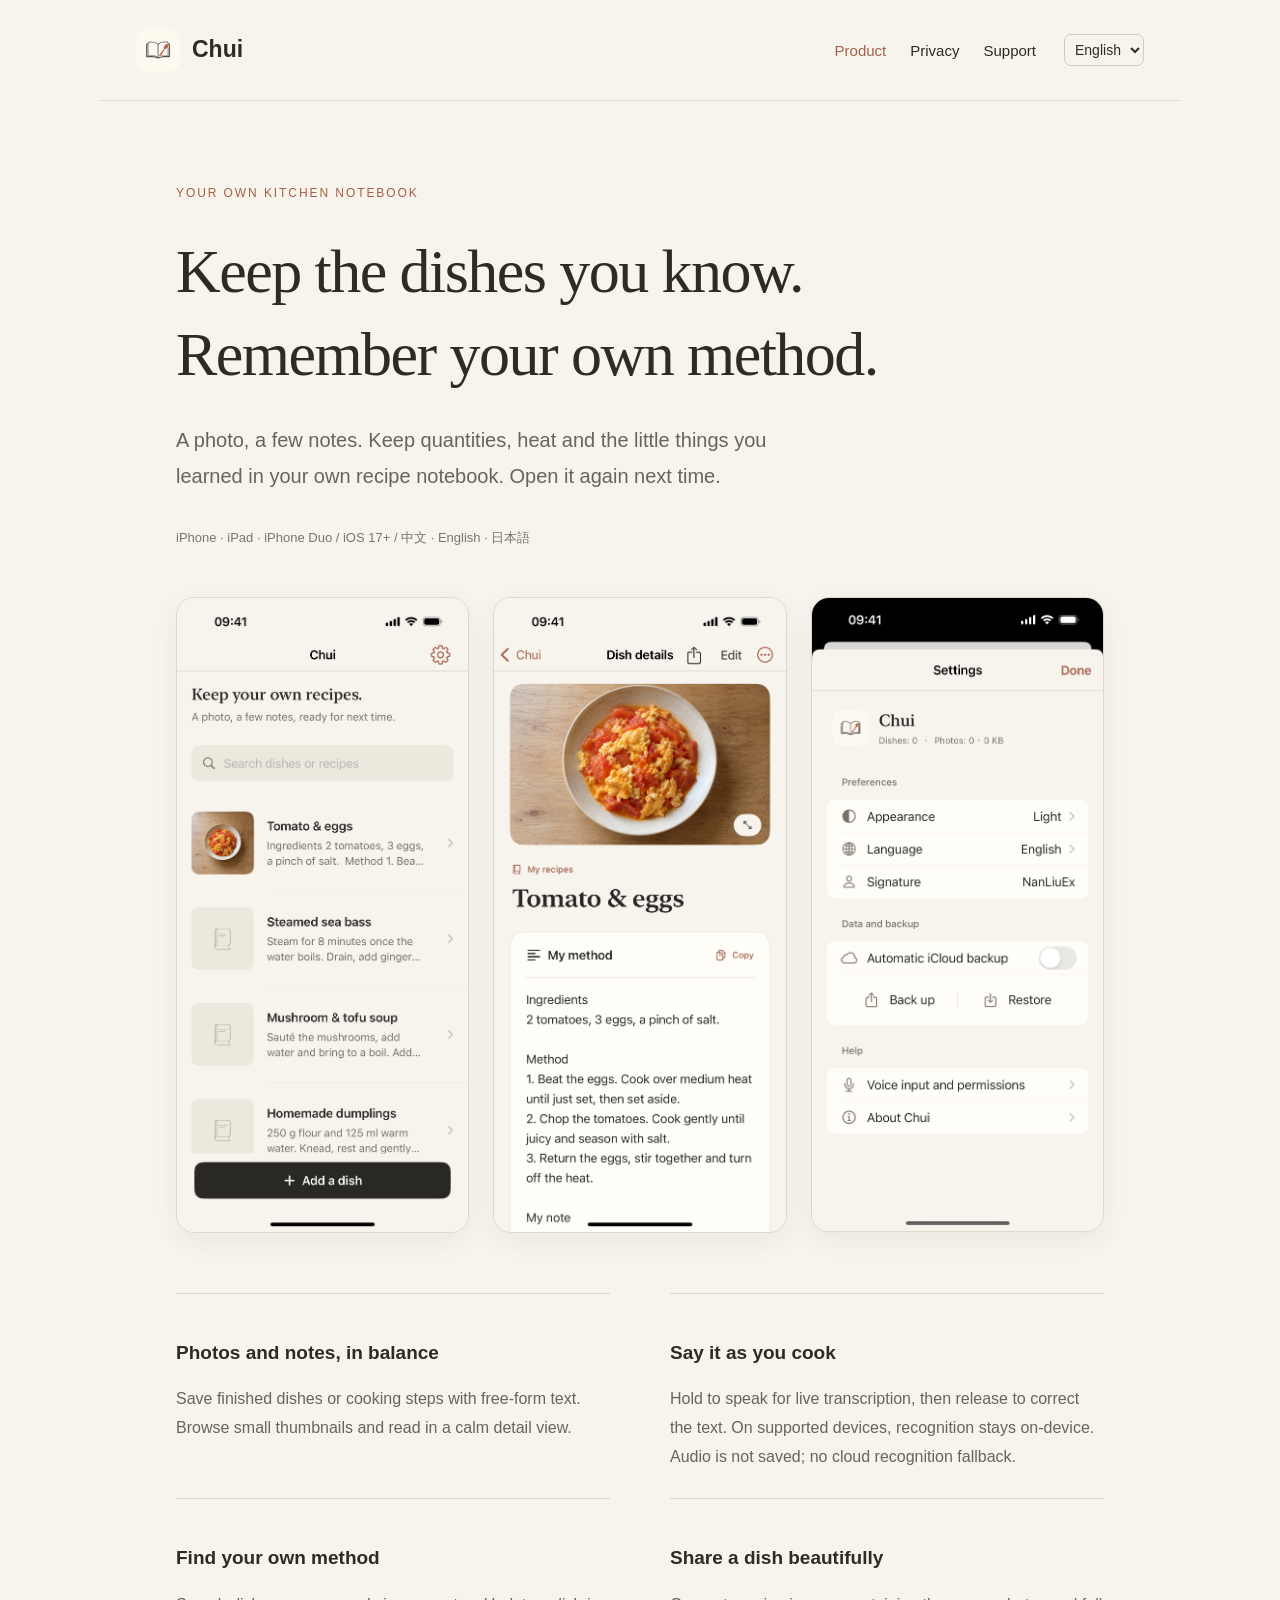
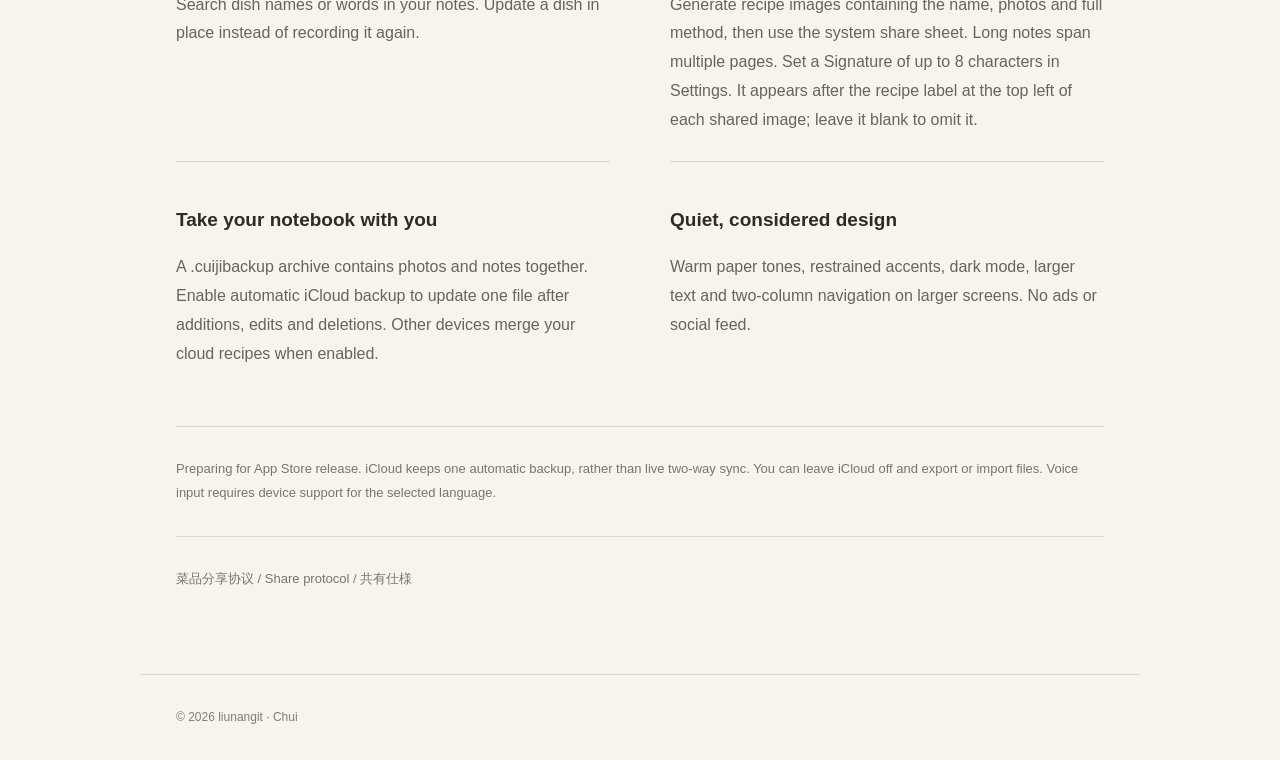
==== commit f4346438: "docs: refresh simplified signature settings" ====
--- a/index.html
+++ b/index.html
@@ -1 +1 @@
-<!doctype html><html lang="zh-Hans"><head><meta charset="UTF-8"><meta name="viewport" content="width=device-width, initial-scale=1"><meta name="description" content="炊记 — 记录自己的菜品与做法。产品介绍、隐私政策与技术支持。"><title>记下拿手菜， 留住自己的做法。 · 炊记</title><link rel="icon" href="assets/icon.png"><link rel="stylesheet" href="assets/style.css"></head><body data-page="index"><header><a class="brand" href="index.html"><img src="assets/icon.png" width="44" height="44" alt=""><span id="brand">炊记</span></a><nav aria-label="页面导航"><a href="index.html">产品</a><a href="privacy.html">隐私</a><a href="support.html">支持</a></nav><select aria-label="语言 / Language / 言語"><option value="zh">中文</option><option value="en">English</option><option value="ja">日本語</option></select></header><main><div class="intro"><p class="eyebrow">一本自己的厨房笔记</p><h1>记下拿手菜，<br>留住自己的做法。</h1><p class="lead">一张照片，几行笔记。用量、火候和摸索出来的小心得，都留在自己的菜谱里。下次想做，再翻开。</p><p class="meta">iPhone · iPad · iPhone Duo / iOS 17+ / 中文 · English · 日本語</p></div><section class="screenshots" aria-label="App 界面"><img loading="lazy" width="1206" height="2622" src="assets/screenshots/zh-home.png" alt="菜谱首页"><img loading="lazy" width="1206" height="2622" src="assets/screenshots/zh-recipe.png" alt="一道菜的做法"><img loading="lazy" width="1206" height="2622" src="assets/screenshots/zh-settings.png" alt="简洁的设置与备份"></section><section class="content"><article><h2>照片与文字，恰到好处</h2><p>记录成品或过程照片，把配料、步骤和心得写在一处。主页用小图浏览，详情安静地阅读。</p></article><article><h2>想到就说出来</h2><p>按住说话时实时转文字，松开后直接校正。设备支持时仅使用本机识别，不保存录音，不切换到云端识别。</p></article><article><h2>自己的做法，随时找回</h2><p>搜索菜名或做法中的关键词，快速找回笔记。编辑同一道菜，不必重复记录。</p></article><article><h2>让一道菜被看见</h2><p>将菜名、照片与完整做法排成菜谱图片，再通过系统分享面板分享。长文会自动分页。 设置中的“分享署名”可填写最多8个字，名字显示在分享图片左上角的菜谱标记后；留空不显示。</p></article><article><h2>换设备，也带上菜谱</h2><p>.cuijibackup 备份把照片与文字一起打包。开启 iCloud 自动备份后，新增、编辑、删除都会更新同一份备份，其他设备开启后自动合并自己的菜谱。</p></article><article><h2>简洁，有自己的分寸</h2><p>暖纸色、克制的陶土色和清晰的阅读层次。支持深色、大字体和大屏双栏，不添加广告或社交流。</p></article></section><p class="note">目前正在准备 App Store 上架。iCloud 为单份自动备份，并非双向实时同步；也可关闭 iCloud，自行导出和导入。本机语音需设备支持对应语言。</p><p class="note"><a href="share-protocol.html">菜品分享协议 / Share protocol / 共有仕様</a></p></main><footer>© 2026 liunangit · 炊记</footer><script src="assets/site.js"></script></body></html>+<!doctype html><html lang="zh-Hans"><head><meta charset="UTF-8"><meta name="viewport" content="width=device-width, initial-scale=1"><meta name="description" content="炊记 — 记录自己的菜品与做法。产品介绍、隐私政策与技术支持。"><title>记下拿手菜， 留住自己的做法。 · 炊记</title><link rel="icon" href="assets/icon.png"><link rel="stylesheet" href="assets/style.css"></head><body data-page="index"><header><a class="brand" href="index.html"><img src="assets/icon.png" width="44" height="44" alt=""><span id="brand">炊记</span></a><nav aria-label="页面导航"><a href="index.html">产品</a><a href="privacy.html">隐私</a><a href="support.html">支持</a></nav><select aria-label="语言 / Language / 言語"><option value="zh">中文</option><option value="en">English</option><option value="ja">日本語</option></select></header><main><div class="intro"><p class="eyebrow">一本自己的厨房笔记</p><h1>记下拿手菜，<br>留住自己的做法。</h1><p class="lead">一张照片，几行笔记。用量、火候和摸索出来的小心得，都留在自己的菜谱里。下次想做，再翻开。</p><p class="meta">iPhone · iPad · iPhone Duo / iOS 17+ / 中文 · English · 日本語</p></div><section class="screenshots" aria-label="App 界面"><img loading="lazy" width="1206" height="2622" src="assets/screenshots/zh-home.png" alt="菜谱首页"><img loading="lazy" width="1206" height="2622" src="assets/screenshots/zh-recipe.png" alt="一道菜的做法"><img loading="lazy" width="1206" height="2622" src="assets/screenshots/zh-settings.png" alt="简洁的设置与备份"></section><section class="content"><article><h2>照片与文字，恰到好处</h2><p>记录成品或过程照片，把配料、步骤和心得写在一处。主页用小图浏览，详情安静地阅读。</p></article><article><h2>想到就说出来</h2><p>按住说话时实时转文字，松开后直接校正。设备支持时仅使用本机识别，不保存录音，不切换到云端识别。</p></article><article><h2>自己的做法，随时找回</h2><p>搜索菜名或做法中的关键词，快速找回笔记。编辑同一道菜，不必重复记录。</p></article><article><h2>让一道菜被看见</h2><p>将菜名、照片与完整做法排成菜谱图片，再通过系统分享面板分享。长文会自动分页。 设置中的“署名”可填写最多8个字，名字显示在分享图片左上角的菜谱标记后；留空不显示。</p></article><article><h2>换设备，也带上菜谱</h2><p>.cuijibackup 备份把照片与文字一起打包。开启 iCloud 自动备份后，新增、编辑、删除都会更新同一份备份，其他设备开启后自动合并自己的菜谱。</p></article><article><h2>简洁，有自己的分寸</h2><p>暖纸色、克制的陶土色和清晰的阅读层次。支持深色、大字体和大屏双栏，不添加广告或社交流。</p></article></section><p class="note">目前正在准备 App Store 上架。iCloud 为单份自动备份，并非双向实时同步；也可关闭 iCloud，自行导出和导入。本机语音需设备支持对应语言。</p><p class="note"><a href="share-protocol.html">菜品分享协议 / Share protocol / 共有仕様</a></p></main><footer>© 2026 liunangit · 炊记</footer><script src="assets/site.js"></script></body></html>
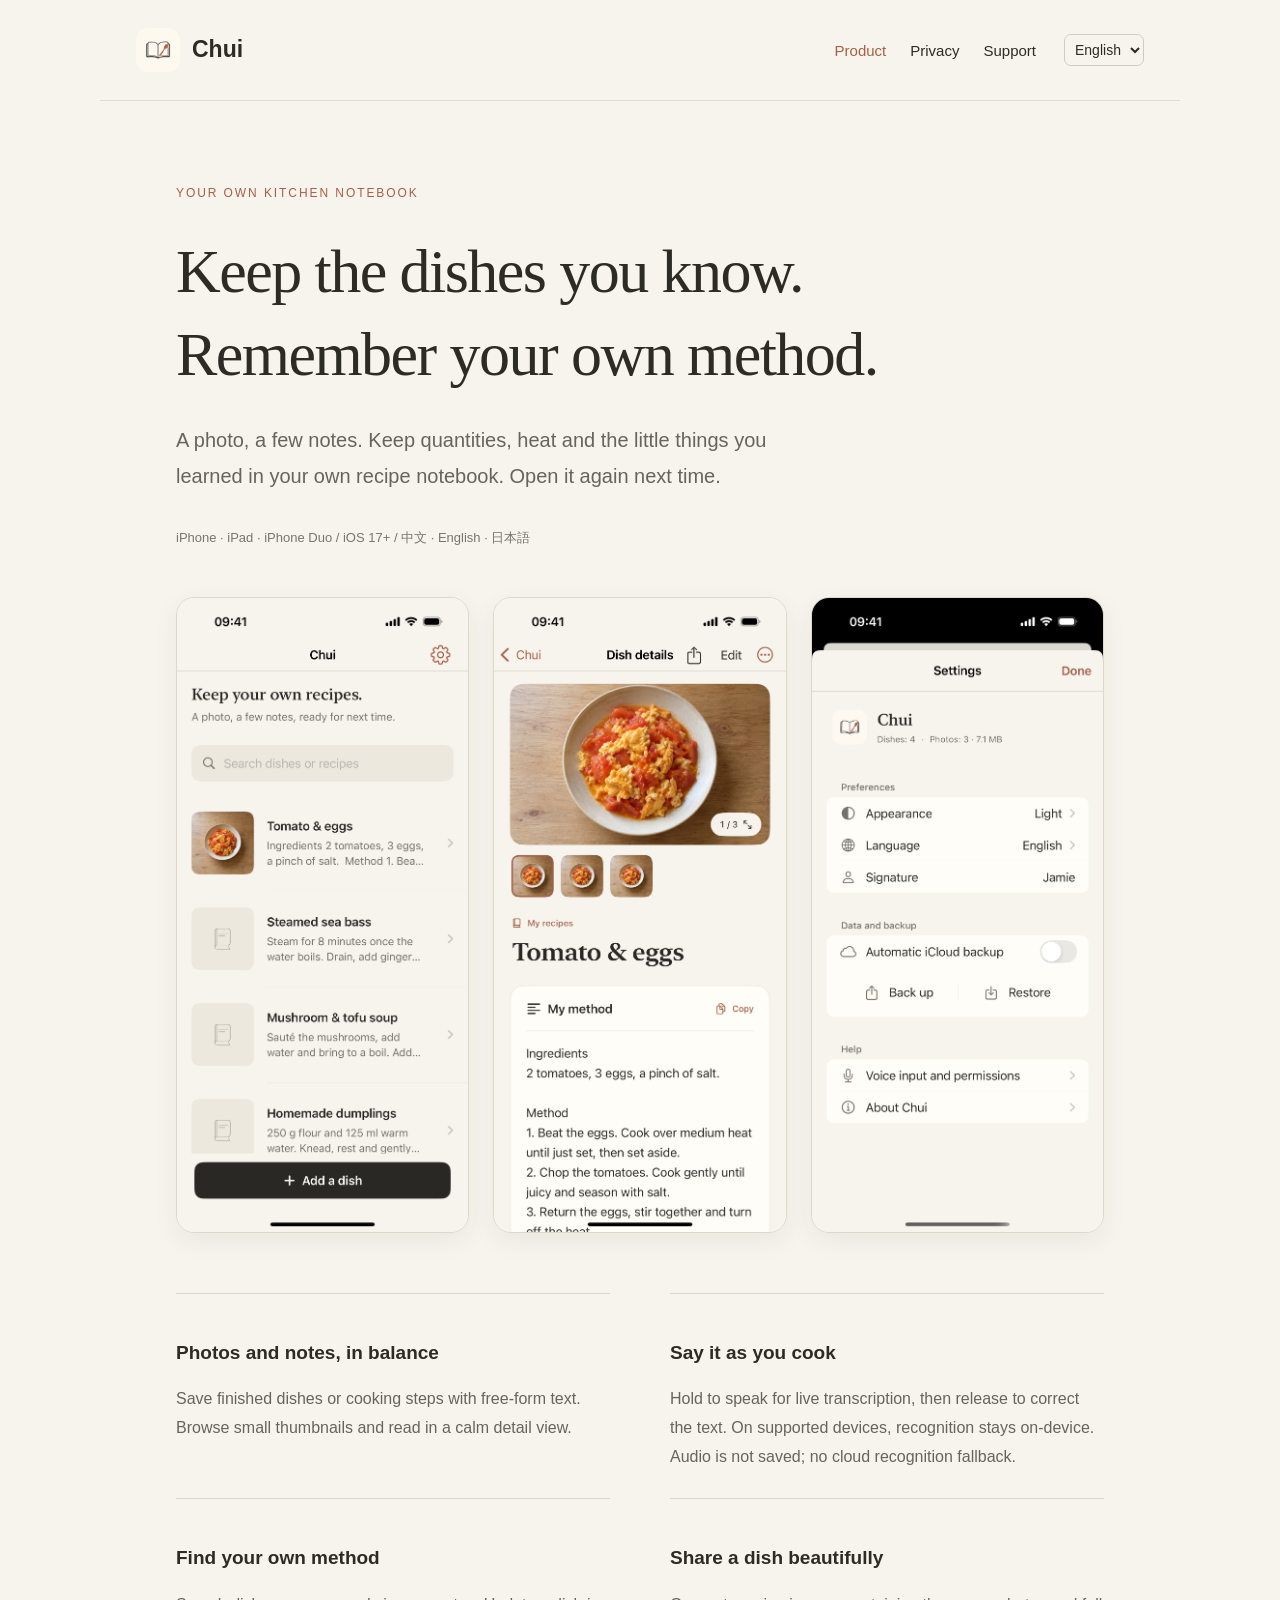
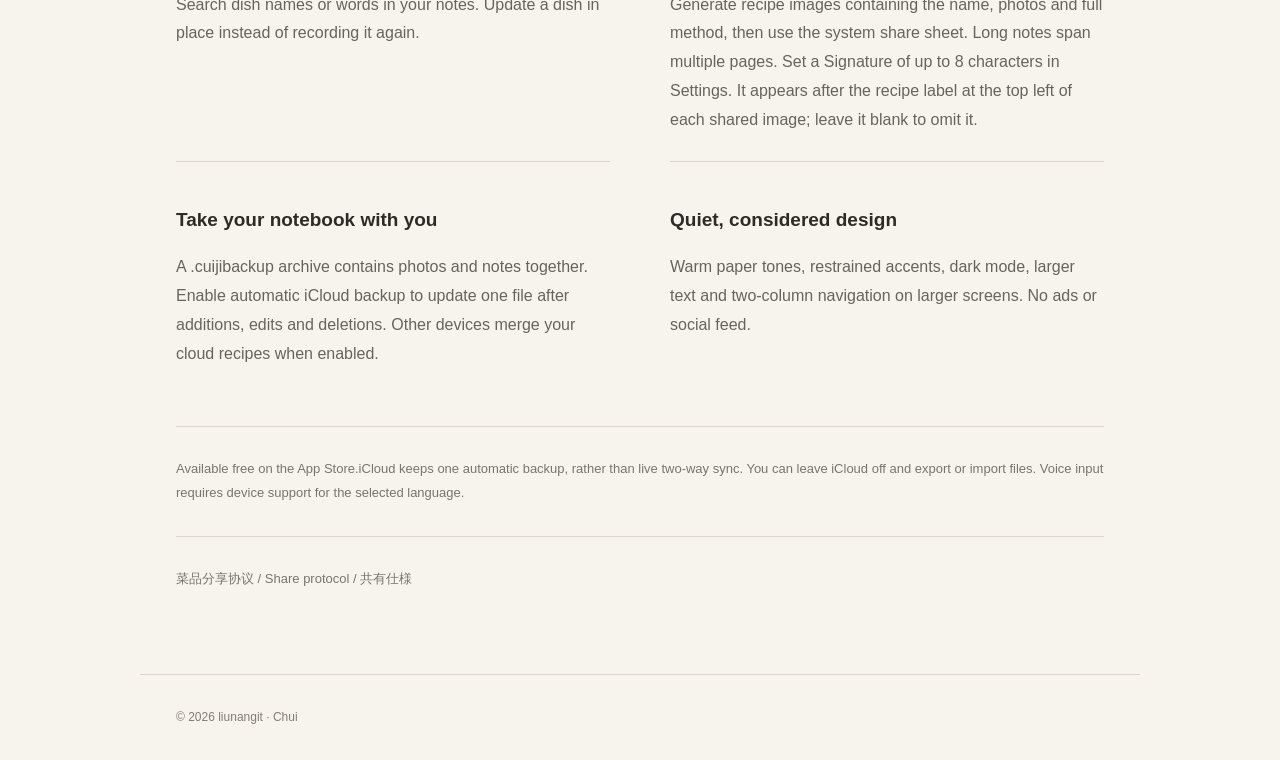
==== commit 6399413e: "docs: refresh store screenshots for Cuiji 1.0.1" ====
--- a/index.html
+++ b/index.html
@@ -1 +1 @@
-<!doctype html><html lang="zh-Hans"><head><meta charset="UTF-8"><meta name="viewport" content="width=device-width, initial-scale=1"><meta name="description" content="炊记 — 记录自己的菜品与做法。产品介绍、隐私政策与技术支持。"><title>记下拿手菜， 留住自己的做法。 · 炊记</title><link rel="icon" href="assets/icon.png"><link rel="stylesheet" href="assets/style.css"></head><body data-page="index"><header><a class="brand" href="index.html"><img src="assets/icon.png" width="44" height="44" alt=""><span id="brand">炊记</span></a><nav aria-label="页面导航"><a href="index.html">产品</a><a href="privacy.html">隐私</a><a href="support.html">支持</a></nav><select aria-label="语言 / Language / 言語"><option value="zh">中文</option><option value="en">English</option><option value="ja">日本語</option></select></header><main><div class="intro"><p class="eyebrow">一本自己的厨房笔记</p><h1>记下拿手菜，<br>留住自己的做法。</h1><p class="lead">一张照片，几行笔记。用量、火候和摸索出来的小心得，都留在自己的菜谱里。下次想做，再翻开。</p><p class="meta">iPhone · iPad · iPhone Duo / iOS 17+ / 中文 · English · 日本語</p></div><section class="screenshots" aria-label="App 界面"><img loading="lazy" width="1206" height="2622" src="assets/screenshots/zh-home.png" alt="菜谱首页"><img loading="lazy" width="1206" height="2622" src="assets/screenshots/zh-recipe.png" alt="一道菜的做法"><img loading="lazy" width="1206" height="2622" src="assets/screenshots/zh-settings.png" alt="简洁的设置与备份"></section><section class="content"><article><h2>照片与文字，恰到好处</h2><p>记录成品或过程照片，把配料、步骤和心得写在一处。主页用小图浏览，详情安静地阅读。</p></article><article><h2>想到就说出来</h2><p>按住说话时实时转文字，松开后直接校正。设备支持时仅使用本机识别，不保存录音，不切换到云端识别。</p></article><article><h2>自己的做法，随时找回</h2><p>搜索菜名或做法中的关键词，快速找回笔记。编辑同一道菜，不必重复记录。</p></article><article><h2>让一道菜被看见</h2><p>将菜名、照片与完整做法排成菜谱图片，再通过系统分享面板分享。长文会自动分页。 设置中的“署名”可填写最多8个字，名字显示在分享图片左上角的菜谱标记后；留空不显示。</p></article><article><h2>换设备，也带上菜谱</h2><p>.cuijibackup 备份把照片与文字一起打包。开启 iCloud 自动备份后，新增、编辑、删除都会更新同一份备份，其他设备开启后自动合并自己的菜谱。</p></article><article><h2>简洁，有自己的分寸</h2><p>暖纸色、克制的陶土色和清晰的阅读层次。支持深色、大字体和大屏双栏，不添加广告或社交流。</p></article></section><p class="note">目前正在准备 App Store 上架。iCloud 为单份自动备份，并非双向实时同步；也可关闭 iCloud，自行导出和导入。本机语音需设备支持对应语言。</p><p class="note"><a href="share-protocol.html">菜品分享协议 / Share protocol / 共有仕様</a></p></main><footer>© 2026 liunangit · 炊记</footer><script src="assets/site.js"></script></body></html>+<!doctype html><html lang="zh-Hans"><head><meta charset="UTF-8"><meta name="viewport" content="width=device-width, initial-scale=1"><meta name="description" content="炊记 — 记录自己的菜品与做法。产品介绍、隐私政策与技术支持。"><title>记下拿手菜， 留住自己的做法。 · 炊记</title><link rel="icon" href="assets/icon.png"><link rel="stylesheet" href="assets/style.css"></head><body data-page="index"><header><a class="brand" href="index.html"><img src="assets/icon.png" width="44" height="44" alt=""><span id="brand">炊记</span></a><nav aria-label="页面导航"><a href="index.html">产品</a><a href="privacy.html">隐私</a><a href="support.html">支持</a></nav><select aria-label="语言 / Language / 言語"><option value="zh">中文</option><option value="en">English</option><option value="ja">日本語</option></select></header><main><div class="intro"><p class="eyebrow">一本自己的厨房笔记</p><h1>记下拿手菜，<br>留住自己的做法。</h1><p class="lead">一张照片，几行笔记。用量、火候和摸索出来的小心得，都留在自己的菜谱里。下次想做，再翻开。</p><p class="meta">iPhone · iPad · iPhone Duo / iOS 17+ / 中文 · English · 日本語</p></div><section class="screenshots" aria-label="App 界面"><img loading="lazy" width="1206" height="2622" src="assets/screenshots/zh-home.png" alt="菜谱首页"><img loading="lazy" width="1206" height="2622" src="assets/screenshots/zh-recipe.png" alt="一道菜的做法"><img loading="lazy" width="1206" height="2622" src="assets/screenshots/zh-settings.png" alt="简洁的设置与备份"></section><section class="content"><article><h2>照片与文字，恰到好处</h2><p>记录成品或过程照片，把配料、步骤和心得写在一处。主页用小图浏览，详情安静地阅读。</p></article><article><h2>想到就说出来</h2><p>按住说话时实时转文字，松开后直接校正。设备支持时仅使用本机识别，不保存录音，不切换到云端识别。</p></article><article><h2>自己的做法，随时找回</h2><p>搜索菜名或做法中的关键词，快速找回笔记。编辑同一道菜，不必重复记录。</p></article><article><h2>让一道菜被看见</h2><p>将菜名、照片与完整做法排成菜谱图片，再通过系统分享面板分享。长文会自动分页。 设置中的“署名”可填写最多8个字，名字显示在分享图片左上角的菜谱标记后；留空不显示。</p></article><article><h2>换设备，也带上菜谱</h2><p>.cuijibackup 备份把照片与文字一起打包。开启 iCloud 自动备份后，新增、编辑、删除都会更新同一份备份，其他设备开启后自动合并自己的菜谱。</p></article><article><h2>简洁，有自己的分寸</h2><p>暖纸色、克制的陶土色和清晰的阅读层次。支持深色、大字体和大屏双栏，不添加广告或社交流。</p></article></section><p class="note">目前可在 App Store 免费下载。iCloud 为单份自动备份，并非双向实时同步；也可关闭 iCloud，自行导出和导入。本机语音需设备支持对应语言。</p><p class="note"><a href="share-protocol.html">菜品分享协议 / Share protocol / 共有仕様</a></p></main><footer>© 2026 liunangit · 炊记</footer><script src="assets/site.js"></script></body></html>
